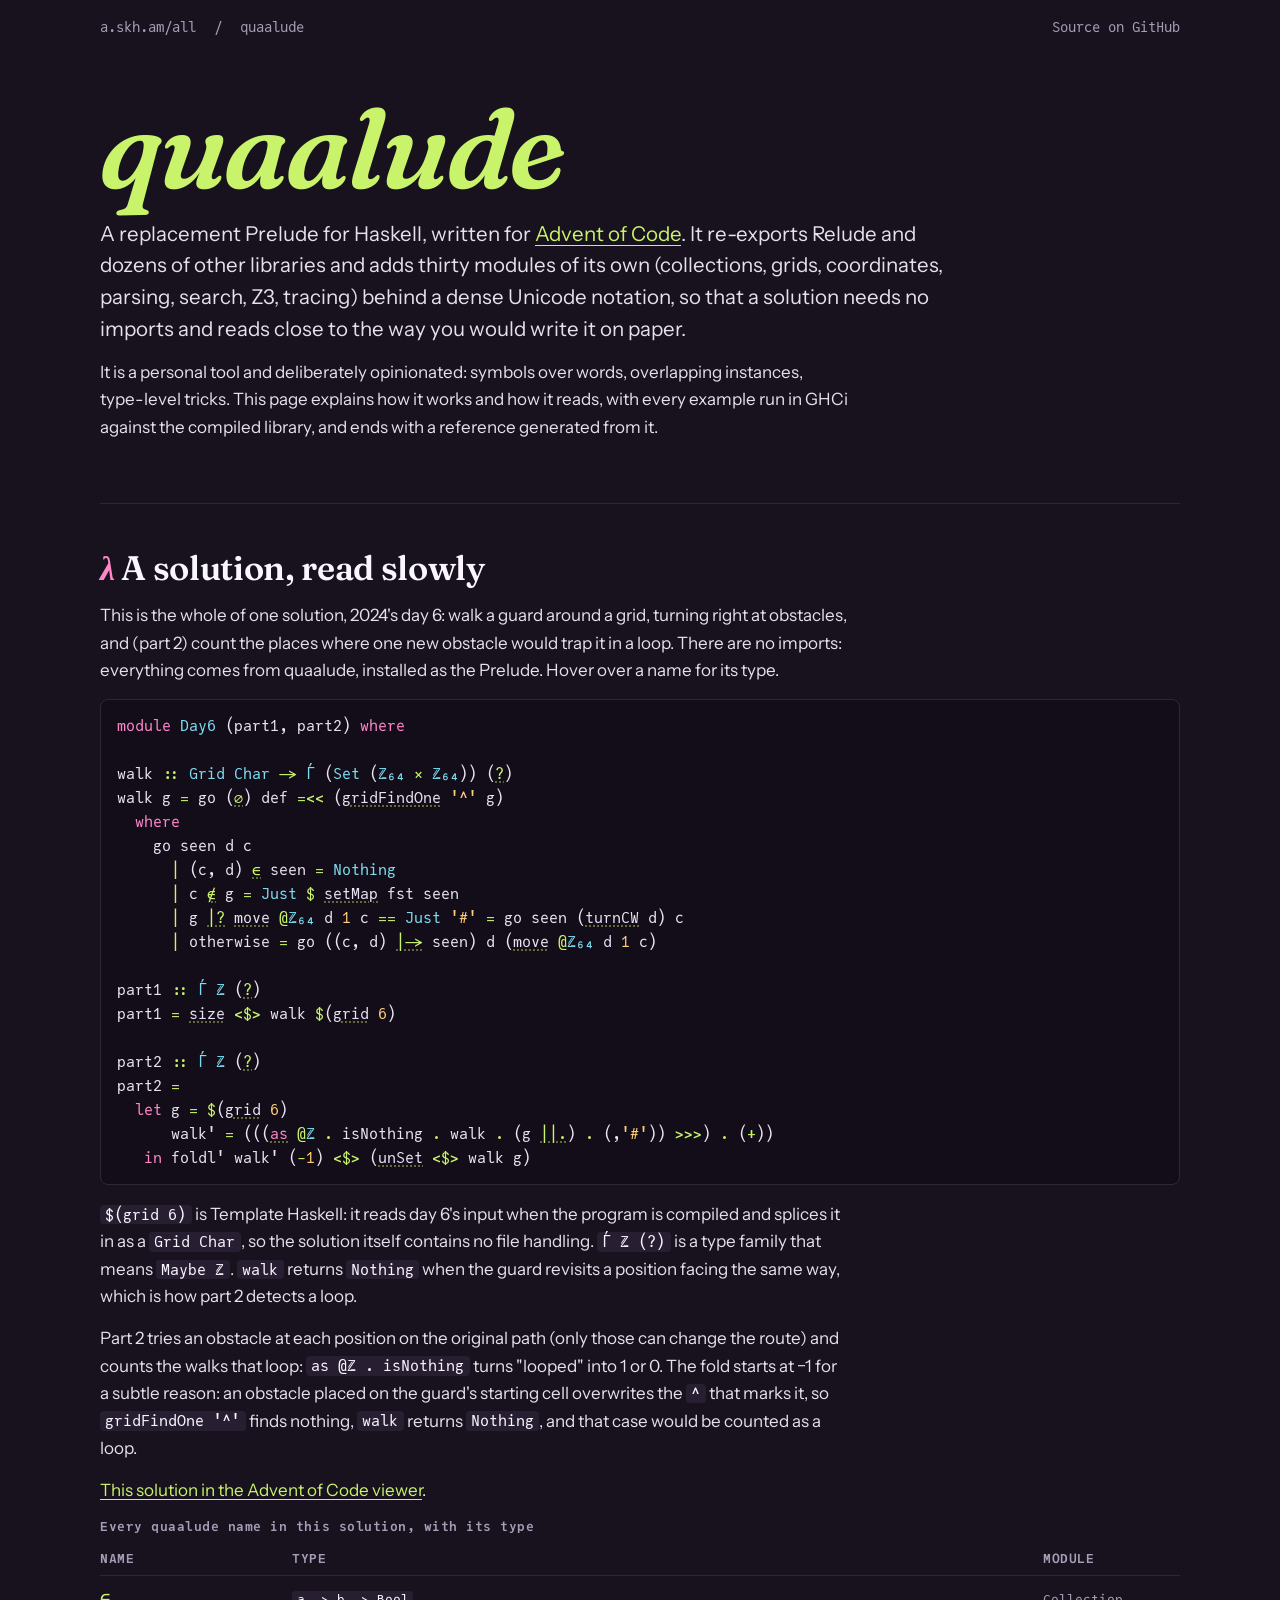
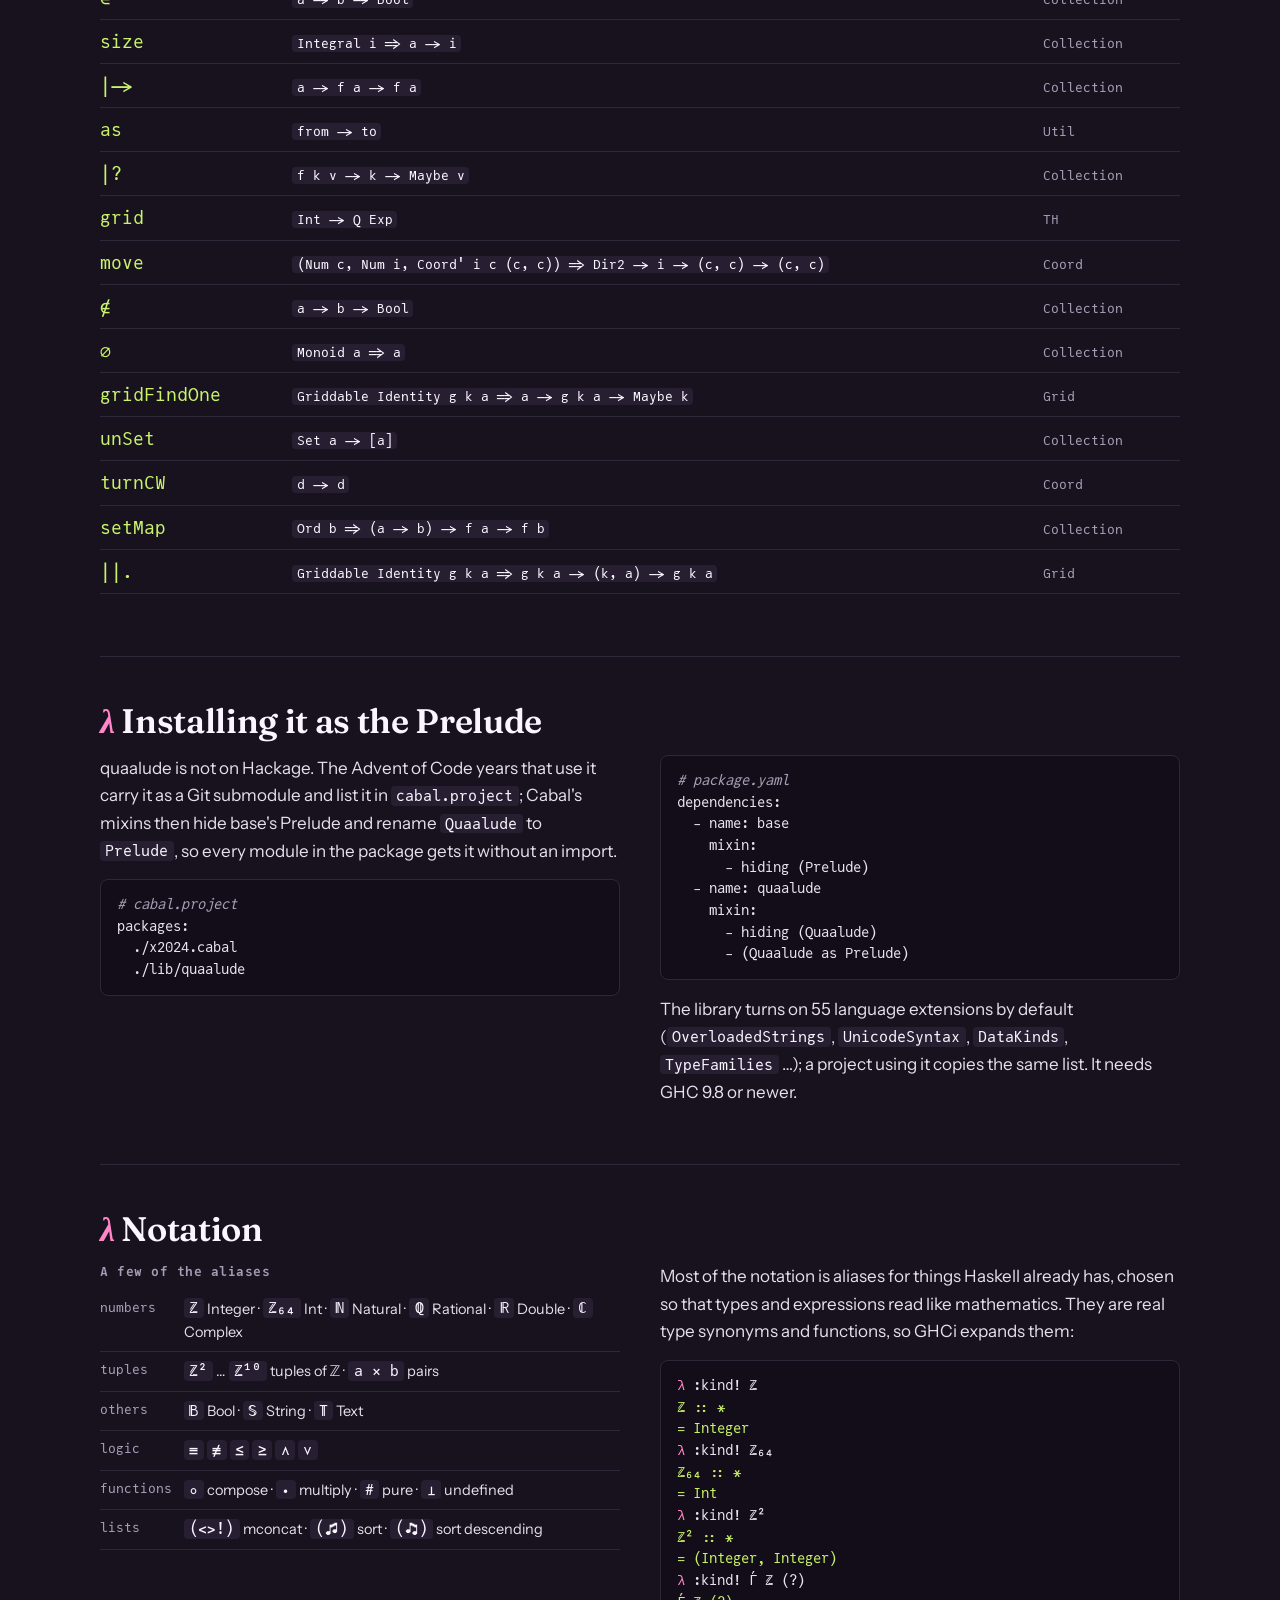
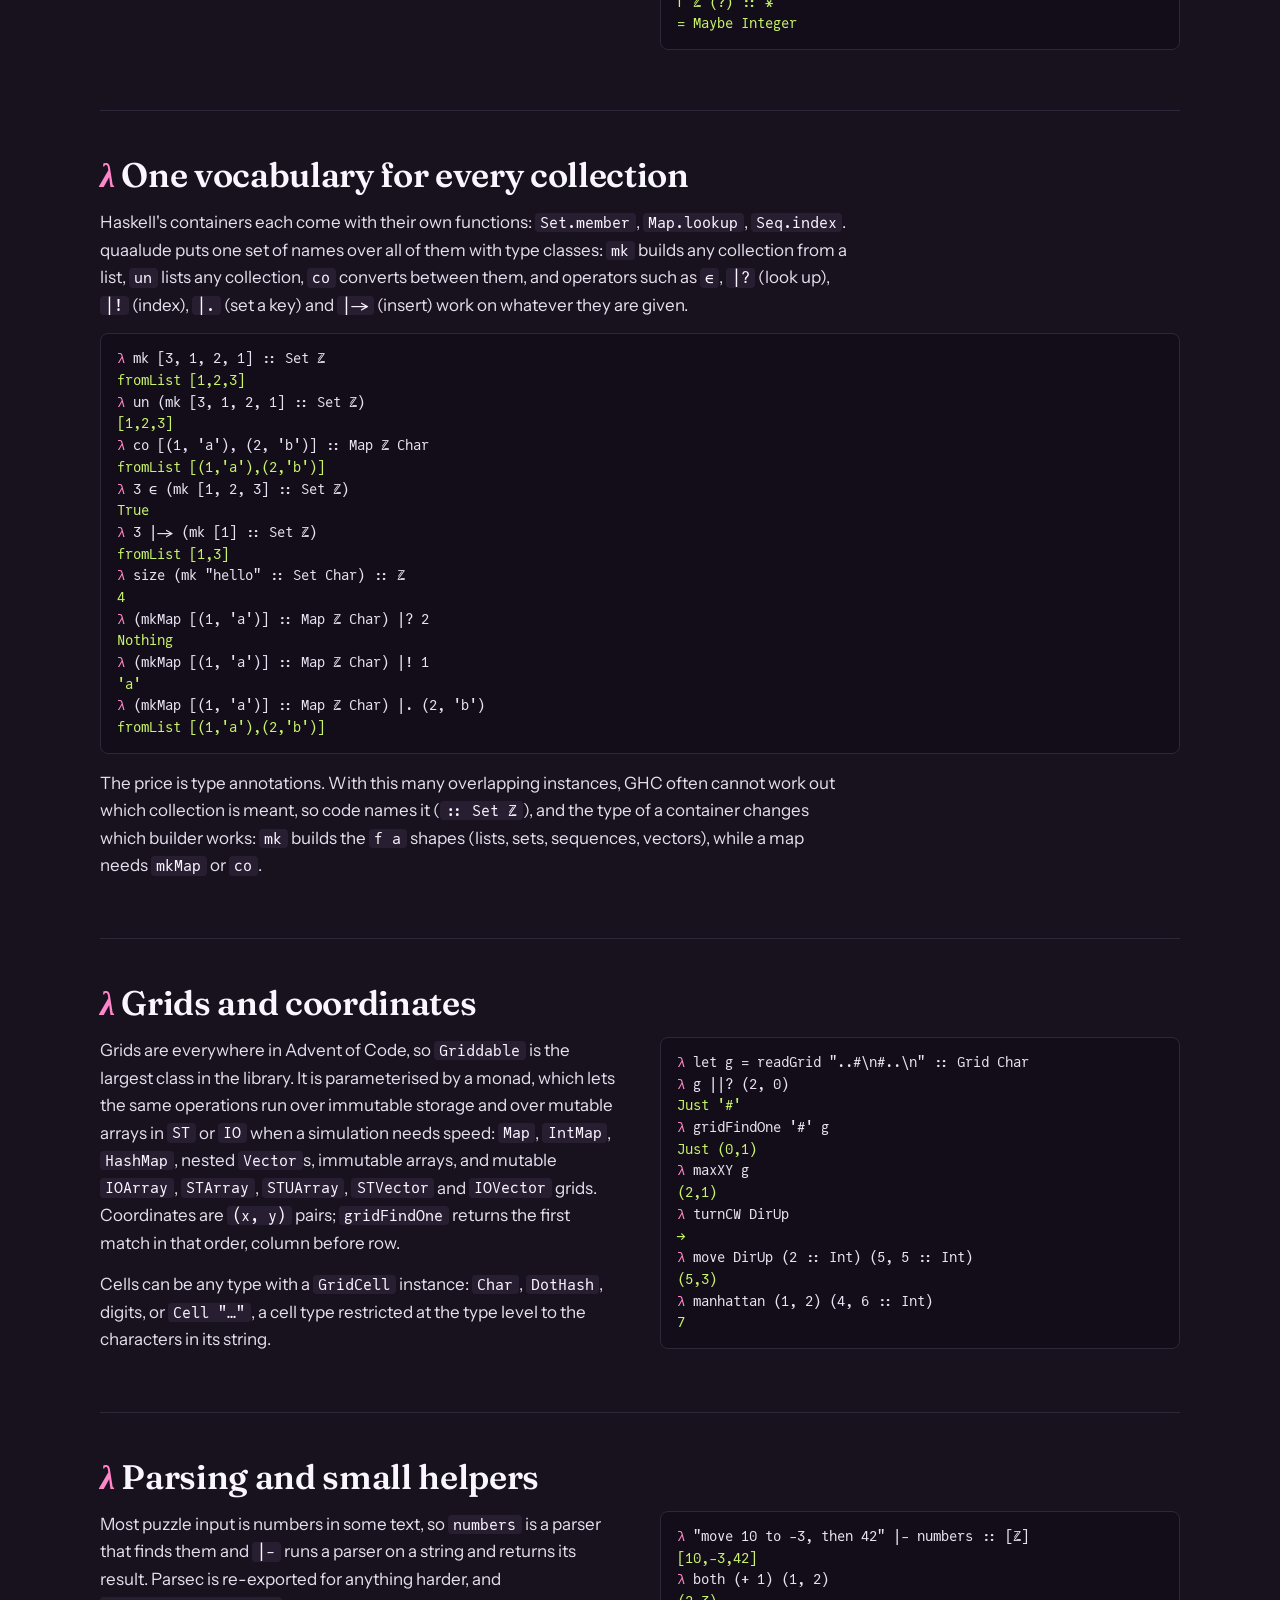
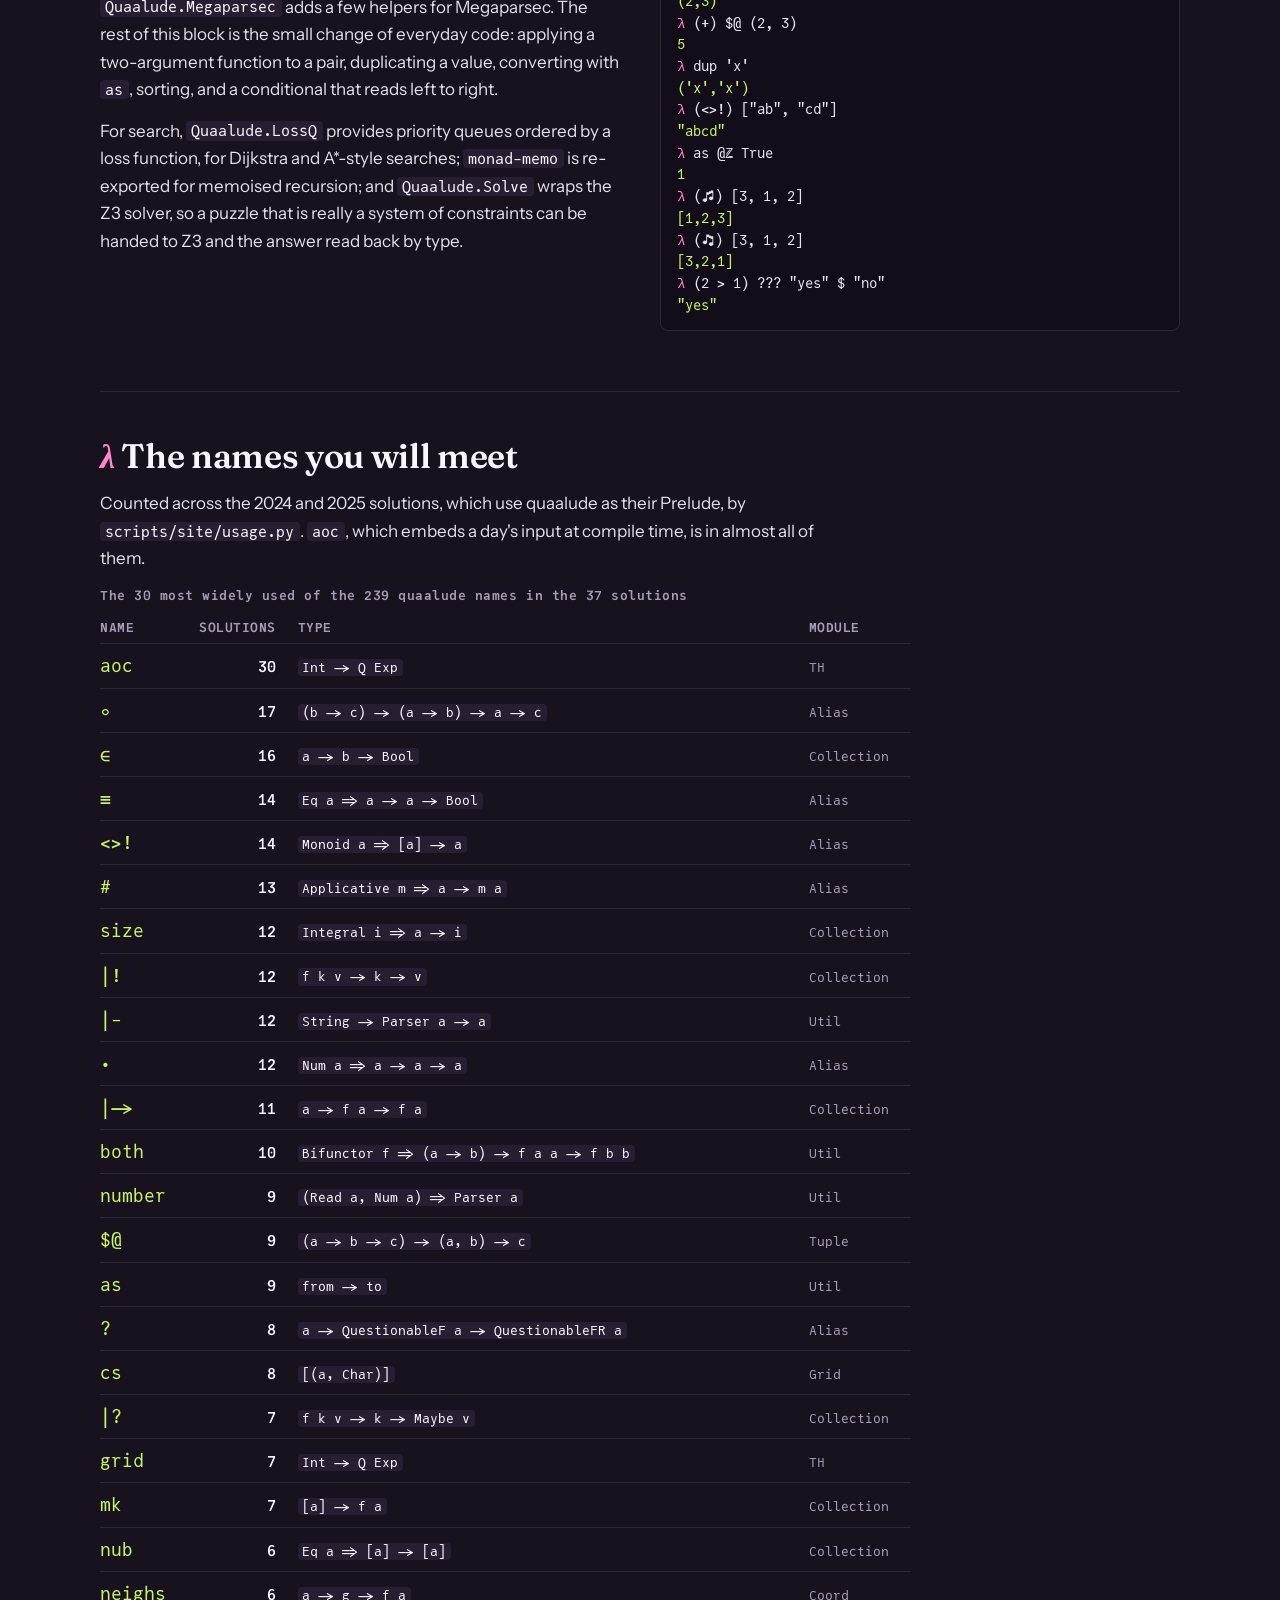
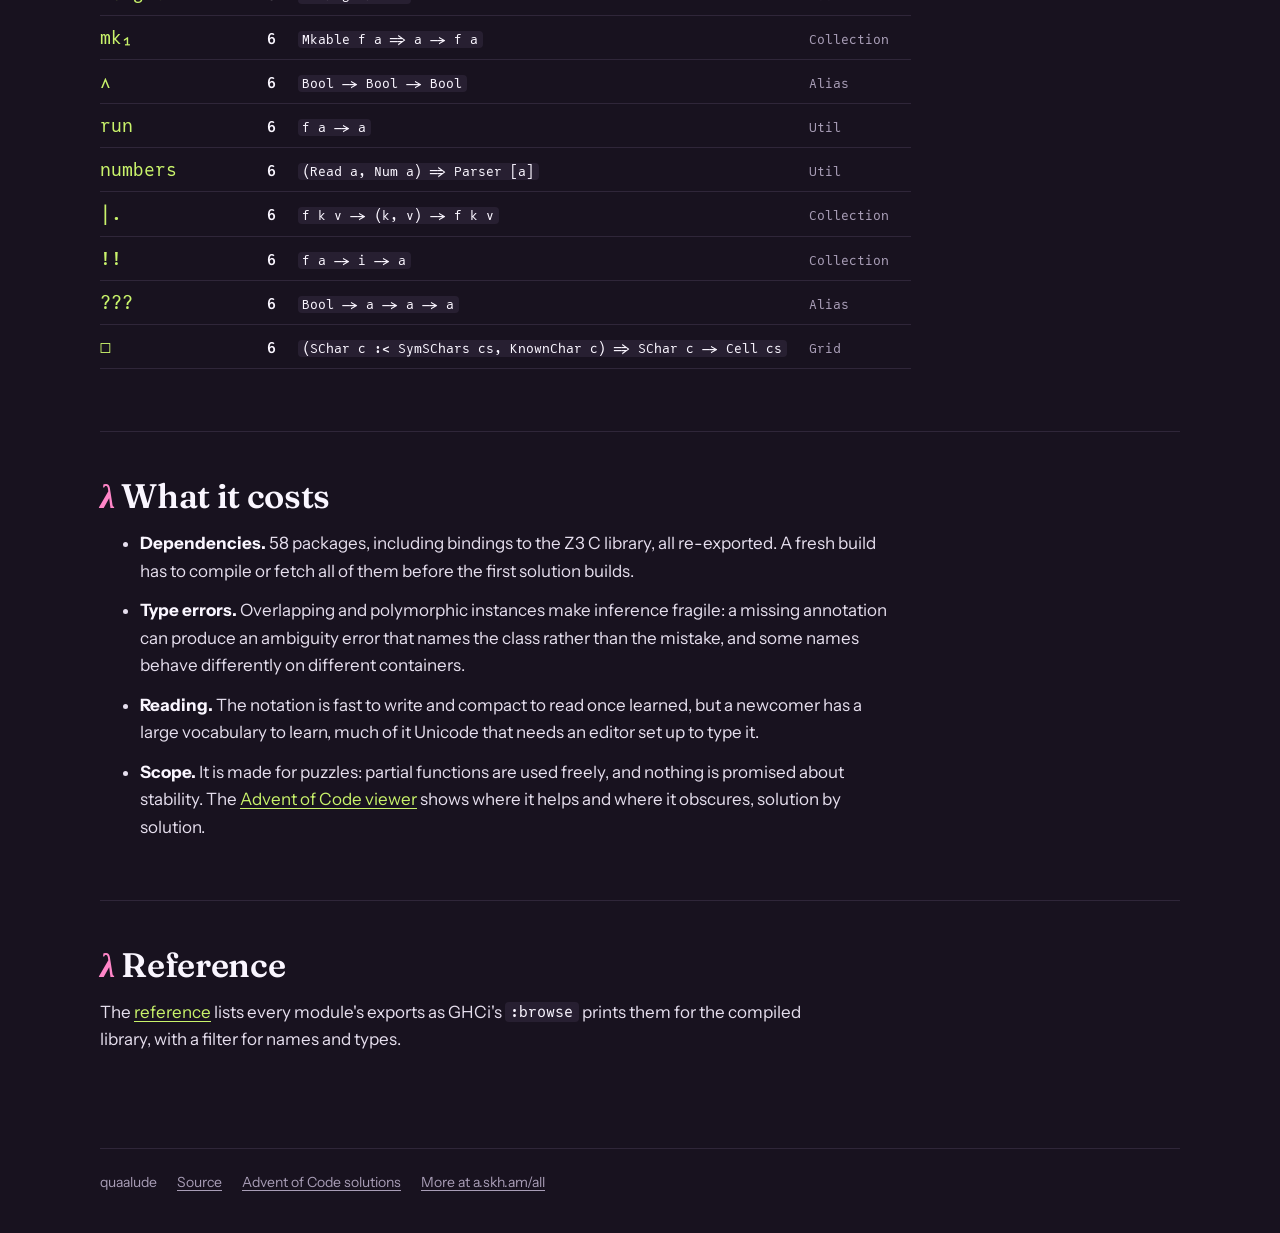
==== index.html @ 9425e72d "Publish quaalude site from 5743b13" ====
<!doctype html>
<html lang="en">
<head>
<meta charset="utf-8">
<meta name="viewport" content="width=device-width,initial-scale=1">
<title>quaalude · a custom Haskell prelude for Advent of Code</title>
<meta name="description" content="quaalude is a replacement Prelude for Haskell, written for Advent of Code: Relude and about sixty libraries plus thirty modules of collections, grids, coordinates, parsing, search and Z3 helpers behind a dense Unicode notation, so a solution needs no imports. A guide with GHCi examples, the names real solutions use most, and a reference generated from the compiled library.">
<meta name="theme-color" content="#18121f">
<meta name="color-scheme" content="dark">
<meta name="a.skh.am:group" content="libraries">
<link rel="icon" href="assets/icon.svg" type="image/svg+xml">
<link rel="stylesheet" href="assets/fonts/fonts.css">
<link rel="stylesheet" href="assets/base.css">
<link rel="stylesheet" href="assets/style.css">
</head>
<body>
<a class="skip" href="#main">Skip to content</a>
<div class="wrap">
<nav class="topbar" aria-label="Site">
  <a href="https://a.skh.am/all/">a.skh.am/all</a><span aria-hidden="true">/</span><span>quaalude</span>
  <a class="src" href="https://github.com/harryaskham/quaalude">Source on GitHub</a>
</nav>

<main id="main">
<header class="intro">
  <h1>quaalude</h1>
  <p class="lede">A replacement Prelude for Haskell, written for <a href="https://a.skh.am/advent/">Advent of Code</a>. It re-exports Relude and dozens of other libraries and adds thirty modules of its own (collections, grids, coordinates, parsing, search, Z3, tracing) behind a dense Unicode notation, so that a solution needs no imports and reads close to the way you would write it on paper.</p>
  <p>It is a personal tool and deliberately opinionated: symbols over words, overlapping instances, type-level tricks. This page explains how it works and how it reads, with every example run in GHCi against the compiled library, and ends with a reference generated from it.</p>
</header>

<section class="part" aria-labelledby="h-read">
  <h2 id="h-read">A solution, read slowly</h2>
  <p>This is the whole of one solution, 2024's day 6: walk a guard around a grid, turning right at obstacles, and (part 2) count the places where one new obstacle would trap it in a loop. There are no imports: everything comes from quaalude, installed as the Prelude. Hover over a name for its type.</p>
  <!-- gen:showcase -->
<pre class="code" tabindex="0"><code><span class="kw">module</span> <span class="ty">Day6</span> (part1, part2) <span class="kw">where</span>

walk <span class="op">::</span> <span class="ty">Grid</span> <span class="ty">Char</span> <span class="op">-&gt;</span> <span class="ty">Ѓ</span> (<span class="ty">Set</span> (<span class="ty">ℤ₆₄</span> <span class="op">×</span> <span class="ty">ℤ₆₄</span>)) (<abbr title="? :: a -&gt; QuestionableF a -&gt; QuestionableFR a   (Alias)"><span class="op">?</span></abbr>)
walk g <span class="op">=</span> go (<abbr title="∅ :: Monoid a =&gt; a   (Collection)"><span class="op">∅</span></abbr>) def <span class="op">=&lt;&lt;</span> (<abbr title="gridFindOne :: Griddable Identity g k a =&gt; a -&gt; g k a -&gt; Maybe k   (Grid)">gridFindOne</abbr> <span class="st">&#x27;^&#x27;</span> g)
  <span class="kw">where</span>
    go seen d c
      <span class="op">|</span> (c, d) <abbr title="∈ :: a -&gt; b -&gt; Bool   (Collection)"><span class="op">∈</span></abbr> seen <span class="op">=</span> <span class="ty">Nothing</span>
      <span class="op">|</span> c <abbr title="∉ :: a -&gt; b -&gt; Bool   (Collection)"><span class="op">∉</span></abbr> g <span class="op">=</span> <span class="ty">Just</span> <span class="op">$</span> <abbr title="setMap :: Ord b =&gt; (a -&gt; b) -&gt; f a -&gt; f b   (Collection)">setMap</abbr> fst seen
      <span class="op">|</span> g <abbr title="|? :: f k v -&gt; k -&gt; Maybe v   (Collection)"><span class="op">|?</span></abbr> <abbr title="move :: (Num c, Num i, Coord&#x27; i c (c, c)) =&gt; Dir2 -&gt; i -&gt; (c, c) -&gt; (c, c)   (Coord)">move</abbr> <span class="op">@</span><span class="ty">ℤ₆₄</span> d <span class="nu">1</span> c <span class="op">==</span> <span class="ty">Just</span> <span class="st">&#x27;#&#x27;</span> <span class="op">=</span> go seen (<abbr title="turnCW :: d -&gt; d   (Coord)">turnCW</abbr> d) c
      <span class="op">|</span> otherwise <span class="op">=</span> go ((c, d) <abbr title="|-&gt; :: a -&gt; f a -&gt; f a   (Collection)"><span class="op">|-&gt;</span></abbr> seen) d (<abbr title="move :: (Num c, Num i, Coord&#x27; i c (c, c)) =&gt; Dir2 -&gt; i -&gt; (c, c) -&gt; (c, c)   (Coord)">move</abbr> <span class="op">@</span><span class="ty">ℤ₆₄</span> d <span class="nu">1</span> c)

part1 <span class="op">::</span> <span class="ty">Ѓ</span> <span class="ty">ℤ</span> (<abbr title="? :: a -&gt; QuestionableF a -&gt; QuestionableFR a   (Alias)"><span class="op">?</span></abbr>)
part1 <span class="op">=</span> <abbr title="size :: Integral i =&gt; a -&gt; i   (Collection)">size</abbr> <span class="op">&lt;$&gt;</span> walk <span class="op">$</span>(<abbr title="grid :: Int -&gt; Q Exp   (TH)">grid</abbr> <span class="nu">6</span>)

part2 <span class="op">::</span> <span class="ty">Ѓ</span> <span class="ty">ℤ</span> (<abbr title="? :: a -&gt; QuestionableF a -&gt; QuestionableFR a   (Alias)"><span class="op">?</span></abbr>)
part2 <span class="op">=</span>
  <span class="kw">let</span> g <span class="op">=</span> <span class="op">$</span>(<abbr title="grid :: Int -&gt; Q Exp   (TH)">grid</abbr> <span class="nu">6</span>)
      walk&#x27; <span class="op">=</span> (((<abbr title="as :: from -&gt; to   (Util)"><span class="kw">as</span></abbr> <span class="op">@</span><span class="ty">ℤ</span> <span class="op">.</span> isNothing <span class="op">.</span> walk <span class="op">.</span> (g <abbr title="||. :: Griddable Identity g k a =&gt; g k a -&gt; (k, a) -&gt; g k a   (Grid)"><span class="op">||.</span></abbr>) <span class="op">.</span> (,<span class="st">&#x27;#&#x27;</span>)) <span class="op">&gt;&gt;&gt;</span>) <span class="op">.</span> (<span class="op">+</span>))
   <span class="kw">in</span> foldl&#x27; walk&#x27; (<span class="op">-</span><span class="nu">1</span>) <span class="op">&lt;$&gt;</span> (<abbr title="unSet :: Set a -&gt; [a]   (Collection)">unSet</abbr> <span class="op">&lt;$&gt;</span> walk g)</code></pre>
<!-- /gen -->
  <div class="cols">
    <div>
      <p><code>$(grid 6)</code> is Template Haskell: it reads day 6's input when the program is compiled and splices it in as a <code>Grid Char</code>, so the solution itself contains no file handling. <code>Ѓ ℤ (?)</code> is a type family that means <code>Maybe ℤ</code>. <code>walk</code> returns <code>Nothing</code> when the guard revisits a position facing the same way, which is how part 2 detects a loop.</p>
      <p>Part 2 tries an obstacle at each position on the original path (only those can change the route) and counts the walks that loop: <code>as @ℤ . isNothing</code> turns "looped" into 1 or 0. The fold starts at −1 for a subtle reason: an obstacle placed on the guard's starting cell overwrites the <code>^</code> that marks it, so <code>gridFindOne '^'</code> finds nothing, <code>walk</code> returns <code>Nothing</code>, and that case would be counted as a loop.</p>
      <p><a href="https://a.skh.am/advent/#/2024/6">This solution in the Advent of Code viewer</a>.</p>
    </div>
  </div>
  <div class="table-wrap">
      <!-- gen:glossary -->
<table class="gloss"><caption>Every quaalude name in this solution, with its type</caption>
<thead><tr><th scope="col">Name</th><th scope="col">Type</th><th scope="col">Module</th></tr></thead>
<tbody>
<tr><td><code class="sym">∈</code></td><td><code>a -&gt; b -&gt; Bool</code></td><td class="mod">Collection</td></tr>
<tr><td><code class="sym">size</code></td><td><code>Integral i =&gt; a -&gt; i</code></td><td class="mod">Collection</td></tr>
<tr><td><code class="sym">|-&gt;</code></td><td><code>a -&gt; f a -&gt; f a</code></td><td class="mod">Collection</td></tr>
<tr><td><code class="sym">as</code></td><td><code>from -&gt; to</code></td><td class="mod">Util</td></tr>
<tr><td><code class="sym">|?</code></td><td><code>f k v -&gt; k -&gt; Maybe v</code></td><td class="mod">Collection</td></tr>
<tr><td><code class="sym">grid</code></td><td><code>Int -&gt; Q Exp</code></td><td class="mod">TH</td></tr>
<tr><td><code class="sym">move</code></td><td><code>(Num c, Num i, Coord&#x27; i c (c, c)) =&gt; Dir2 -&gt; i -&gt; (c, c) -&gt; (c, c)</code></td><td class="mod">Coord</td></tr>
<tr><td><code class="sym">∉</code></td><td><code>a -&gt; b -&gt; Bool</code></td><td class="mod">Collection</td></tr>
<tr><td><code class="sym">∅</code></td><td><code>Monoid a =&gt; a</code></td><td class="mod">Collection</td></tr>
<tr><td><code class="sym">gridFindOne</code></td><td><code>Griddable Identity g k a =&gt; a -&gt; g k a -&gt; Maybe k</code></td><td class="mod">Grid</td></tr>
<tr><td><code class="sym">unSet</code></td><td><code>Set a -&gt; [a]</code></td><td class="mod">Collection</td></tr>
<tr><td><code class="sym">turnCW</code></td><td><code>d -&gt; d</code></td><td class="mod">Coord</td></tr>
<tr><td><code class="sym">setMap</code></td><td><code>Ord b =&gt; (a -&gt; b) -&gt; f a -&gt; f b</code></td><td class="mod">Collection</td></tr>
<tr><td><code class="sym">||.</code></td><td><code>Griddable Identity g k a =&gt; g k a -&gt; (k, a) -&gt; g k a</code></td><td class="mod">Grid</td></tr>
</tbody></table>
<!-- /gen -->
  </div>
</section>

<section class="part" aria-labelledby="h-setup">
  <h2 id="h-setup">Installing it as the Prelude</h2>
  <div class="cols">
    <div>
      <p>quaalude is not on Hackage. The Advent of Code years that use it carry it as a Git submodule and list it in <code>cabal.project</code>; Cabal's mixins then hide base's Prelude and rename <code>Quaalude</code> to <code>Prelude</code>, so every module in the package gets it without an import.</p>
<pre tabindex="0"><code><span class="c"># cabal.project</span>
packages:
  ./x2024.cabal
  ./lib/quaalude</code></pre>
    </div>
    <div>
<pre tabindex="0"><code><span class="c"># package.yaml</span>
dependencies:
  - name: base
    mixin:
      - hiding (Prelude)
  - name: quaalude
    mixin:
      - hiding (Quaalude)
      - (Quaalude as Prelude)</code></pre>
      <p>The library turns on 55 language extensions by default (<code>OverloadedStrings</code>, <code>UnicodeSyntax</code>, <code>DataKinds</code>, <code>TypeFamilies</code> …); a project using it copies the same list. It needs GHC 9.8 or newer.</p>
    </div>
  </div>
</section>

<section class="part" aria-labelledby="h-notation">
  <h2 id="h-notation">Notation</h2>
  <div class="cols">
    <div class="table-wrap">
      <table class="notation">
        <caption>A few of the aliases</caption>
        <tbody>
          <tr><th scope="row">numbers</th><td><code>ℤ</code> Integer · <code>ℤ₆₄</code> Int · <code>ℕ</code> Natural · <code>ℚ</code> Rational · <code>ℝ</code> Double · <code>ℂ</code> Complex</td></tr>
          <tr><th scope="row">tuples</th><td><code>ℤ²</code> … <code>ℤ¹⁰</code> tuples of ℤ · <code>a × b</code> pairs</td></tr>
          <tr><th scope="row">others</th><td><code>𝔹</code> Bool · <code>𝕊</code> String · <code>𝕋</code> Text</td></tr>
          <tr><th scope="row">logic</th><td><code>≡</code> <code>≢</code> <code>≤</code> <code>≥</code> <code>∧</code> <code>∨</code></td></tr>
          <tr><th scope="row">functions</th><td><code>∘</code> compose · <code>⋅</code> multiply · <code>#</code> pure · <code>⊥</code> undefined</td></tr>
          <tr><th scope="row">lists</th><td><code>(<>!)</code> mconcat · <code>(🎜)</code> sort · <code>(🎝)</code> sort descending</td></tr>
        </tbody>
      </table>
      </div>
    <div>
      <p>Most of the notation is aliases for things Haskell already has, chosen so that types and expressions read like mathematics. They are real type synonyms and functions, so GHCi expands them:</p>
      <!-- gen:ghci-notation -->
<pre class="ghci" tabindex="0" aria-label="GHCi session"><code><span class="p">λ</span> :kind! ℤ
<span class="o">ℤ :: *
= Integer</span>
<span class="p">λ</span> :kind! ℤ₆₄
<span class="o">ℤ₆₄ :: *
= Int</span>
<span class="p">λ</span> :kind! ℤ²
<span class="o">ℤ² :: *
= (Integer, Integer)</span>
<span class="p">λ</span> :kind! Ѓ ℤ (?)
<span class="o">Ѓ ℤ (?) :: *
= Maybe Integer</span></code></pre>
<!-- /gen -->
    </div>
  </div>
</section>

<section class="part" aria-labelledby="h-coll">
  <h2 id="h-coll">One vocabulary for every collection</h2>
  <p>Haskell's containers each come with their own functions: <code>Set.member</code>, <code>Map.lookup</code>, <code>Seq.index</code>. quaalude puts one set of names over all of them with type classes: <code>mk</code> builds any collection from a list, <code>un</code> lists any collection, <code>co</code> converts between them, and operators such as <code>∈</code>, <code>|?</code> (look up), <code>|!</code> (index), <code>|.</code> (set a key) and <code>|-&gt;</code> (insert) work on whatever they are given.</p>
  <!-- gen:ghci-collections -->
<pre class="ghci" tabindex="0" aria-label="GHCi session"><code><span class="p">λ</span> mk [3, 1, 2, 1] :: Set ℤ
<span class="o">fromList [1,2,3]</span>
<span class="p">λ</span> un (mk [3, 1, 2, 1] :: Set ℤ)
<span class="o">[1,2,3]</span>
<span class="p">λ</span> co [(1, &#x27;a&#x27;), (2, &#x27;b&#x27;)] :: Map ℤ Char
<span class="o">fromList [(1,&#x27;a&#x27;),(2,&#x27;b&#x27;)]</span>
<span class="p">λ</span> 3 ∈ (mk [1, 2, 3] :: Set ℤ)
<span class="o">True</span>
<span class="p">λ</span> 3 |-&gt; (mk [1] :: Set ℤ)
<span class="o">fromList [1,3]</span>
<span class="p">λ</span> size (mk &quot;hello&quot; :: Set Char) :: ℤ
<span class="o">4</span>
<span class="p">λ</span> (mkMap [(1, &#x27;a&#x27;)] :: Map ℤ Char) |? 2
<span class="o">Nothing</span>
<span class="p">λ</span> (mkMap [(1, &#x27;a&#x27;)] :: Map ℤ Char) |! 1
<span class="o">&#x27;a&#x27;</span>
<span class="p">λ</span> (mkMap [(1, &#x27;a&#x27;)] :: Map ℤ Char) |. (2, &#x27;b&#x27;)
<span class="o">fromList [(1,&#x27;a&#x27;),(2,&#x27;b&#x27;)]</span></code></pre>
<!-- /gen -->
  <p>The price is type annotations. With this many overlapping instances, GHC often cannot work out which collection is meant, so code names it (<code>:: Set ℤ</code>), and the type of a container changes which builder works: <code>mk</code> builds the <code>f a</code> shapes (lists, sets, sequences, vectors), while a map needs <code>mkMap</code> or <code>co</code>.</p>
</section>

<section class="part" aria-labelledby="h-grid">
  <h2 id="h-grid">Grids and coordinates</h2>
  <div class="cols">
    <div>
      <p>Grids are everywhere in Advent of Code, so <code>Griddable</code> is the largest class in the library. It is parameterised by a monad, which lets the same operations run over immutable storage and over mutable arrays in <code>ST</code> or <code>IO</code> when a simulation needs speed: <code>Map</code>, <code>IntMap</code>, <code>HashMap</code>, nested <code>Vector</code>s, immutable arrays, and mutable <code>IOArray</code>, <code>STArray</code>, <code>STUArray</code>, <code>STVector</code> and <code>IOVector</code> grids. Coordinates are <code>(x, y)</code> pairs; <code>gridFindOne</code> returns the first match in that order, column before row.</p>
      <p>Cells can be any type with a <code>GridCell</code> instance: <code>Char</code>, <code>DotHash</code>, digits, or <code>Cell "…"</code>, a cell type restricted at the type level to the characters in its string.</p>
    </div>
    <div>
      <!-- gen:ghci-grid -->
<pre class="ghci" tabindex="0" aria-label="GHCi session"><code><span class="p">λ</span> let g = readGrid &quot;..#\n#..\n&quot; :: Grid Char
<span class="p">λ</span> g ||? (2, 0)
<span class="o">Just &#x27;#&#x27;</span>
<span class="p">λ</span> gridFindOne &#x27;#&#x27; g
<span class="o">Just (0,1)</span>
<span class="p">λ</span> maxXY g
<span class="o">(2,1)</span>
<span class="p">λ</span> turnCW DirUp
<span class="o">→</span>
<span class="p">λ</span> move DirUp (2 :: Int) (5, 5 :: Int)
<span class="o">(5,3)</span>
<span class="p">λ</span> manhattan (1, 2) (4, 6 :: Int)
<span class="o">7</span></code></pre>
<!-- /gen -->
    </div>
  </div>
</section>

<section class="part" aria-labelledby="h-small">
  <h2 id="h-small">Parsing and small helpers</h2>
  <div class="cols">
    <div>
      <p>Most puzzle input is numbers in some text, so <code>numbers</code> is a parser that finds them and <code>|-</code> runs a parser on a string and returns its result. Parsec is re-exported for anything harder, and <code>Quaalude.Megaparsec</code> adds a few helpers for Megaparsec. The rest of this block is the small change of everyday code: applying a two-argument function to a pair, duplicating a value, converting with <code>as</code>, sorting, and a conditional that reads left to right.</p>
      <p>For search, <code>Quaalude.LossQ</code> provides priority queues ordered by a loss function, for Dijkstra and A*-style searches; <code>monad-memo</code> is re-exported for memoised recursion; and <code>Quaalude.Solve</code> wraps the Z3 solver, so a puzzle that is really a system of constraints can be handed to Z3 and the answer read back by type.</p>
    </div>
    <div>
      <!-- gen:ghci-small -->
<pre class="ghci" tabindex="0" aria-label="GHCi session"><code><span class="p">λ</span> &quot;move 10 to -3, then 42&quot; |- numbers :: [ℤ]
<span class="o">[10,-3,42]</span>
<span class="p">λ</span> both (+ 1) (1, 2)
<span class="o">(2,3)</span>
<span class="p">λ</span> (+) $@ (2, 3)
<span class="o">5</span>
<span class="p">λ</span> dup &#x27;x&#x27;
<span class="o">(&#x27;x&#x27;,&#x27;x&#x27;)</span>
<span class="p">λ</span> (&lt;&gt;!) [&quot;ab&quot;, &quot;cd&quot;]
<span class="o">&quot;abcd&quot;</span>
<span class="p">λ</span> as @ℤ True
<span class="o">1</span>
<span class="p">λ</span> (🎜) [3, 1, 2]
<span class="o">[1,2,3]</span>
<span class="p">λ</span> (🎝) [3, 1, 2]
<span class="o">[3,2,1]</span>
<span class="p">λ</span> (2 &gt; 1) ??? &quot;yes&quot; $ &quot;no&quot;
<span class="o">&quot;yes&quot;</span></code></pre>
<!-- /gen -->
    </div>
  </div>
</section>

<section class="part" aria-labelledby="h-usage">
  <h2 id="h-usage">The names you will meet</h2>
  <p>Counted across the 2024 and 2025 solutions, which use quaalude as their Prelude, by <code>scripts/site/usage.py</code>. <code>aoc</code>, which embeds a day's input at compile time, is in almost all of them.</p>
  <div class="table-wrap" tabindex="0">
    <!-- gen:usage -->
<table class="usage"><caption>The 30 most widely used of the 239 quaalude names in the 37 solutions</caption>
<thead><tr><th scope="col">Name</th><th scope="col" class="num">Solutions</th><th scope="col">Type</th><th scope="col">Module</th></tr></thead>
<tbody>
<tr><td><code class="sym">aoc</code></td><td class="num">30</td><td><code>Int -&gt; Q Exp</code></td><td class="mod">TH</td></tr>
<tr><td><code class="sym">∘</code></td><td class="num">17</td><td><code>(b -&gt; c) -&gt; (a -&gt; b) -&gt; a -&gt; c</code></td><td class="mod">Alias</td></tr>
<tr><td><code class="sym">∈</code></td><td class="num">16</td><td><code>a -&gt; b -&gt; Bool</code></td><td class="mod">Collection</td></tr>
<tr><td><code class="sym">≡</code></td><td class="num">14</td><td><code>Eq a =&gt; a -&gt; a -&gt; Bool</code></td><td class="mod">Alias</td></tr>
<tr><td><code class="sym">&lt;&gt;!</code></td><td class="num">14</td><td><code>Monoid a =&gt; [a] -&gt; a</code></td><td class="mod">Alias</td></tr>
<tr><td><code class="sym">#</code></td><td class="num">13</td><td><code>Applicative m =&gt; a -&gt; m a</code></td><td class="mod">Alias</td></tr>
<tr><td><code class="sym">size</code></td><td class="num">12</td><td><code>Integral i =&gt; a -&gt; i</code></td><td class="mod">Collection</td></tr>
<tr><td><code class="sym">|!</code></td><td class="num">12</td><td><code>f k v -&gt; k -&gt; v</code></td><td class="mod">Collection</td></tr>
<tr><td><code class="sym">|-</code></td><td class="num">12</td><td><code>String -&gt; Parser a -&gt; a</code></td><td class="mod">Util</td></tr>
<tr><td><code class="sym">⋅</code></td><td class="num">12</td><td><code>Num a =&gt; a -&gt; a -&gt; a</code></td><td class="mod">Alias</td></tr>
<tr><td><code class="sym">|-&gt;</code></td><td class="num">11</td><td><code>a -&gt; f a -&gt; f a</code></td><td class="mod">Collection</td></tr>
<tr><td><code class="sym">both</code></td><td class="num">10</td><td><code>Bifunctor f =&gt; (a -&gt; b) -&gt; f a a -&gt; f b b</code></td><td class="mod">Util</td></tr>
<tr><td><code class="sym">number</code></td><td class="num">9</td><td><code>(Read a, Num a) =&gt; Parser a</code></td><td class="mod">Util</td></tr>
<tr><td><code class="sym">$@</code></td><td class="num">9</td><td><code>(a -&gt; b -&gt; c) -&gt; (a, b) -&gt; c</code></td><td class="mod">Tuple</td></tr>
<tr><td><code class="sym">as</code></td><td class="num">9</td><td><code>from -&gt; to</code></td><td class="mod">Util</td></tr>
<tr><td><code class="sym">?</code></td><td class="num">8</td><td><code>a -&gt; QuestionableF a -&gt; QuestionableFR a</code></td><td class="mod">Alias</td></tr>
<tr><td><code class="sym">cs</code></td><td class="num">8</td><td><code>[(a, Char)]</code></td><td class="mod">Grid</td></tr>
<tr><td><code class="sym">|?</code></td><td class="num">7</td><td><code>f k v -&gt; k -&gt; Maybe v</code></td><td class="mod">Collection</td></tr>
<tr><td><code class="sym">grid</code></td><td class="num">7</td><td><code>Int -&gt; Q Exp</code></td><td class="mod">TH</td></tr>
<tr><td><code class="sym">mk</code></td><td class="num">7</td><td><code>[a] -&gt; f a</code></td><td class="mod">Collection</td></tr>
<tr><td><code class="sym">nub</code></td><td class="num">6</td><td><code>Eq a =&gt; [a] -&gt; [a]</code></td><td class="mod">Collection</td></tr>
<tr><td><code class="sym">neighs</code></td><td class="num">6</td><td><code>a -&gt; g -&gt; f a</code></td><td class="mod">Coord</td></tr>
<tr><td><code class="sym">mk₁</code></td><td class="num">6</td><td><code>Mkable f a =&gt; a -&gt; f a</code></td><td class="mod">Collection</td></tr>
<tr><td><code class="sym">∧</code></td><td class="num">6</td><td><code>Bool -&gt; Bool -&gt; Bool</code></td><td class="mod">Alias</td></tr>
<tr><td><code class="sym">run</code></td><td class="num">6</td><td><code>f a -&gt; a</code></td><td class="mod">Util</td></tr>
<tr><td><code class="sym">numbers</code></td><td class="num">6</td><td><code>(Read a, Num a) =&gt; Parser [a]</code></td><td class="mod">Util</td></tr>
<tr><td><code class="sym">|.</code></td><td class="num">6</td><td><code>f k v -&gt; (k, v) -&gt; f k v</code></td><td class="mod">Collection</td></tr>
<tr><td><code class="sym">!!</code></td><td class="num">6</td><td><code>f a -&gt; i -&gt; a</code></td><td class="mod">Collection</td></tr>
<tr><td><code class="sym">???</code></td><td class="num">6</td><td><code>Bool -&gt; a -&gt; a -&gt; a</code></td><td class="mod">Alias</td></tr>
<tr><td><code class="sym">□</code></td><td class="num">6</td><td><code>(SChar c :&lt; SymSChars cs, KnownChar c) =&gt; SChar c -&gt; Cell cs</code></td><td class="mod">Grid</td></tr>
</tbody></table>
<!-- /gen -->
  </div>
</section>

<section class="part" aria-labelledby="h-cost">
  <h2 id="h-cost">What it costs</h2>
  <ul class="costs">
    <li><b>Dependencies.</b> 58 packages, including bindings to the Z3 C library, all re-exported. A fresh build has to compile or fetch all of them before the first solution builds.</li>
    <li><b>Type errors.</b> Overlapping and polymorphic instances make inference fragile: a missing annotation can produce an ambiguity error that names the class rather than the mistake, and some names behave differently on different containers.</li>
    <li><b>Reading.</b> The notation is fast to write and compact to read once learned, but a newcomer has a large vocabulary to learn, much of it Unicode that needs an editor set up to type it.</li>
    <li><b>Scope.</b> It is made for puzzles: partial functions are used freely, and nothing is promised about stability. The <a href="https://a.skh.am/advent/">Advent of Code viewer</a> shows where it helps and where it obscures, solution by solution.</li>
  </ul>
</section>

<section class="part" aria-labelledby="h-ref">
  <h2 id="h-ref">Reference</h2>
  <p>The <a href="reference/">reference</a> lists every module's exports as GHCi's <code>:browse</code> prints them for the compiled library, with a filter for names and types.</p>
</section>
</main>

<footer class="foot">
  <span>quaalude</span>
  <a href="https://github.com/harryaskham/quaalude">Source</a>
  <a href="https://a.skh.am/advent/">Advent of Code solutions</a>
  <a href="https://a.skh.am/all/">More at a.skh.am/all</a>
</footer>
</div>
<script src="assets/site.js" defer></script>
</body>
</html>
---- assets/fonts/fonts.css ----
@font-face{font-family:"Fraunces";src:url("fraunces-latin-wght-normal.woff2") format("woff2");font-weight:100 900;font-style:normal;font-display:swap}
@font-face{font-family:"Fraunces";src:url("fraunces-latin-wght-italic.woff2") format("woff2");font-weight:100 900;font-style:italic;font-display:swap}
@font-face{font-family:"Instrument Sans";src:url("instrument-sans-latin-wght-normal.woff2") format("woff2");font-weight:400 700;font-style:normal;font-display:swap}
@font-face{font-family:"JuliaMono";src:url("juliamono-regular.woff2") format("woff2");font-weight:400;font-style:normal;font-display:swap}
@font-face{font-family:"JuliaMono";src:url("juliamono-bold.woff2") format("woff2");font-weight:700;font-style:normal;font-display:swap}
---- assets/base.css ----
/* Shared structure for small project sites. A page's own stylesheet sets the palette, fonts and
   motif through these custom properties; nothing here chooses an identity. Drawings (svg.dg) carry
   no colours: every stroke and fill is a class resolved below from --k-* roles. */

:root {
  --page-bg: #f7f5ef; --page-text: #22242a; --page-muted: #5d6170; --page-line: #dcd8cc;
  --page-accent: #3d5a99; --strong: #121318; --surface: #fffdf8; --raise: #efece3;
  --code-bg: #efece3; --code-text: #23262f;
  --page-ui: system-ui, sans-serif; --display: var(--page-ui); --mono: ui-monospace, monospace;
  --k-ink: var(--page-text); --k-accent: var(--page-accent); --k-a: #a35d1d; --k-b: #2f6f8f; --k-c: #6a4fa0;
  --k-d: #a8457a; --k-ok: #2f7d4a; --k-warn: #9a6b0c; --k-err: #b4321f; --k-muted: #8d8f99; --k-file: #6b6e78;
  --measure: 68ch; --wide: 1080px;
}

*, *::before, *::after { box-sizing: border-box; }
html { -webkit-text-size-adjust: 100%; scroll-padding-top: 16px; }
body { margin: 0; background: var(--page-bg); color: var(--page-text); font: 400 17px/1.62 var(--page-ui);
  text-rendering: optimizeLegibility; -webkit-font-smoothing: antialiased; }
img, svg { max-width: 100%; height: auto; }
a { color: var(--page-accent); text-underline-offset: 0.18em; text-decoration-thickness: 1px; }
a:hover { text-decoration-thickness: 2px; }
:focus-visible { outline: 2px solid var(--page-accent); outline-offset: 2px; border-radius: 2px; }
::selection { background: color-mix(in srgb, var(--page-accent) 24%, transparent); }

.skip { position: absolute; left: 12px; top: -60px; z-index: 10; padding: 8px 14px; background: var(--strong);
  color: var(--page-bg); border-radius: 6px; text-decoration: none; }
.skip:focus { top: 12px; }

.wrap { width: min(var(--wide), 100% - 40px); margin-inline: auto; }
.topbar { display: flex; align-items: baseline; gap: 18px; flex-wrap: wrap; padding: 18px 0 0; font: 500 14px/1.4 var(--mono);
  color: var(--page-muted); }
.topbar a { color: inherit; text-decoration: none; }
.topbar a:hover { color: var(--page-accent); }
.topbar .src { margin-left: auto; }

h1, h2, h3 { font-family: var(--display); color: var(--strong); line-height: 1.15; margin: 0; text-wrap: balance; }
h1 { font-size: clamp(34px, 5vw, 56px); font-weight: 700; letter-spacing: -0.02em; }
h2 { font-size: clamp(26px, 3vw, 34px); font-weight: 650; letter-spacing: -0.01em; margin-bottom: 14px; }
h3 { font-size: 19px; font-weight: 650; margin: 26px 0 8px; }
p, ul, ol { margin: 0 0 14px; }
p, li { max-width: var(--measure); }
.lede { font-size: clamp(18px, 1.6vw, 21px); line-height: 1.55; color: var(--page-text); max-width: 62ch; }
.muted { color: var(--page-muted); }
.note { font-size: 14.5px; color: var(--page-muted); }

header.intro { padding: clamp(32px, 6vh, 64px) 0 12px; }
header.intro h1 + p { margin-top: 14px; }
section.part { padding: clamp(28px, 5vh, 52px) 0 8px; border-top: 1px solid var(--page-line); margin-top: clamp(24px, 4vh, 40px); }
.cols { display: grid; grid-template-columns: repeat(auto-fit, minmax(min(100%, 320px), 1fr)); gap: 12px 40px; align-items: start; }
.cols > * { min-width: 0; }

code, kbd, samp { font-family: var(--mono); font-size: 0.88em; }
:not(pre) > code { background: var(--code-bg); color: var(--code-text); padding: 0.08em 0.36em; border-radius: 4px; }
pre { margin: 0 0 16px; padding: 14px 16px; overflow-x: auto; background: var(--code-bg); color: var(--code-text);
  border-radius: 8px; font: 14px/1.55 var(--mono); tab-size: 2; }
pre code { font-size: inherit; }
pre .c { color: var(--page-muted); font-style: italic; }
pre .p::before { content: "$ "; color: var(--page-muted); user-select: none; }
pre .o { color: var(--page-muted); }
pre .e { color: var(--k-err); }
pre .k { color: var(--page-accent); font-weight: 600; }

.table-wrap { overflow-x: auto; margin: 0 0 18px; }
table { border-collapse: collapse; width: 100%; font-size: 15px; }
caption { text-align: left; font: 600 13px/1.4 var(--mono); letter-spacing: 0.04em; color: var(--page-muted); padding: 0 0 8px; }
th, td { text-align: left; vertical-align: top; padding: 7px 12px 7px 0; border-bottom: 1px solid var(--page-line); }
thead th { font: 600 12.5px/1.3 var(--mono); letter-spacing: 0.04em; color: var(--page-muted); text-transform: uppercase; }
td code, th code { white-space: nowrap; }

figure { margin: 20px 0 22px; }
.fig { overflow-x: auto; }
.fig svg.dg { display: block; min-width: 640px; width: 100%; height: auto; }
figcaption { margin-top: 10px; font-size: 14.5px; color: var(--page-muted); max-width: var(--measure); }
figcaption b { color: var(--page-text); font-weight: 600; }

footer.foot { margin-top: clamp(40px, 8vh, 80px); padding: 22px 0 40px; border-top: 1px solid var(--page-line);
  font-size: 14px; color: var(--page-muted); display: flex; gap: 20px; flex-wrap: wrap; }
footer.foot a { color: inherit; }

/* sideways scrolling: site.js sets data-more on regions wider than their box */
[data-more="right"] { -webkit-mask-image: linear-gradient(90deg, #000 calc(100% - 40px), transparent); mask-image: linear-gradient(90deg, #000 calc(100% - 40px), transparent); }
[data-more="left"] { -webkit-mask-image: linear-gradient(90deg, transparent, #000 40px); mask-image: linear-gradient(90deg, transparent, #000 40px); }
[data-more="both"] { -webkit-mask-image: linear-gradient(90deg, transparent, #000 40px, #000 calc(100% - 40px), transparent); mask-image: linear-gradient(90deg, transparent, #000 40px, #000 calc(100% - 40px), transparent); }

/* drawings */
.dg { --k: var(--k-ink); overflow: visible; }
.dg text { font-family: var(--page-ui); fill: var(--page-text); }
.dg .m { font-family: var(--mono); }
.dg .k-ink { --k: var(--k-ink); } .dg .k-accent { --k: var(--k-accent); }
.dg .k-a { --k: var(--k-a); } .dg .k-b { --k: var(--k-b); } .dg .k-c { --k: var(--k-c); } .dg .k-d { --k: var(--k-d); }
.dg .k-ok { --k: var(--k-ok); } .dg .k-warn { --k: var(--k-warn); } .dg .k-err { --k: var(--k-err); }
.dg .k-muted { --k: var(--k-muted); } .dg .k-file { --k: var(--k-file); }
.dg .node { fill: var(--surface); stroke: var(--k); stroke-width: 1.5; }
.dg .node.solid { fill: var(--k); }
.dg .node.ghost { fill: none; stroke-dasharray: 4 3; }
.dg .shadow { fill: color-mix(in srgb, var(--k) 20%, transparent); stroke: none; }
.dg .lbl { fill: var(--strong); font-weight: 650; }
.dg .sub { fill: var(--page-muted); }
.dg .cap { fill: var(--k); font-family: var(--mono); letter-spacing: 0.08em; }
.dg .edge { fill: none; stroke: var(--k); }
.dg .edge.dash { stroke-dasharray: 6 4; }
.dg .edge.dot { stroke-dasharray: 1.5 4; stroke-linecap: round; }
.dg .tip { fill: var(--k); stroke: none; }
.dg .tip.open { fill: none; stroke: var(--k); stroke-width: 1.5; }
.dg .lab-bg { fill: var(--page-bg); }
.dg .elabel { fill: color-mix(in srgb, var(--k) 70%, var(--page-text)); }
.dg .halo { paint-order: stroke; stroke: var(--page-bg); stroke-width: 4px; stroke-linejoin: round; }
.dg .grp { fill: none; stroke: var(--k); stroke-width: 1; }
.dg .grp.dash { stroke-dasharray: 5 4; }
.dg .frame-tag { fill: var(--page-bg); stroke: var(--k); }
.dg .frame-tag-t { fill: var(--k); font-family: var(--mono); letter-spacing: 0.1em; }
.dg .note { fill: var(--surface); stroke: var(--page-line); }
.dg .note-t { fill: var(--page-muted); }
.dg .life { stroke: var(--page-line); stroke-dasharray: 2 4; }
.dg .frame { fill: none; stroke: var(--k); }
.dg .badge { fill: var(--k); }
.dg .badge-t { fill: var(--page-bg); font-family: var(--mono); font-weight: 600; }
.dg .band { fill: var(--k); }
.dg .cut { fill: none; stroke: var(--k); stroke-width: 1.5; }
.dg .axis { fill: var(--page-muted); }

@media (max-width: 640px) {
  body { font-size: 16px; }
  .topbar .src { margin-left: 0; }
  pre { font-size: 13px; padding: 12px; }
}
@media print {
  body { background: #fff; color: #000; }
  .skip, .topbar { display: none; }
  pre { white-space: pre-wrap; }
  section.part { break-inside: avoid-page; }
}
---- assets/style.css ----
/* quaalude — a late-night maths notebook. Dark aubergine, Fraunces for headings, Instrument Sans
   for prose, JuliaMono (subset to this site's characters) for code, so every ℤ, ∘ and ⊏⊐ renders
   in one typeface. Acid lime marks symbols, pink marks types. */

:root {
  --page-bg: #18121f; --page-text: #e6dfee; --page-muted: #a89db6; --page-line: #2f2639;
  --page-accent: #c9f36b; --strong: #faf6ff; --surface: #1f1828; --raise: #271f31;
  --code-bg: #120d18; --code-text: #e9e2f2;
  --page-ui: "Instrument Sans", system-ui, sans-serif;
  --display: "Fraunces", Georgia, serif;
  --mono: "JuliaMono", ui-monospace, monospace;
  --pink: #ff86c8; --cyan: #7fdcf0; --amber: #ffcf7a;
}

a { color: var(--page-accent); }
.topbar { color: var(--page-muted); }
header.intro h1 { font-size: clamp(56px, 9vw, 112px); font-weight: 600; font-style: italic; letter-spacing: -0.03em;
  font-variation-settings: "SOFT" 100, "WONK" 1; color: var(--page-accent); line-height: 1; }
h2 { font-weight: 600; font-variation-settings: "SOFT" 50; }
h2::before { content: "λ "; color: var(--pink); font-style: italic; }
:not(pre) > code { background: var(--raise); color: var(--strong); }

pre { background: var(--code-bg); border: 1px solid var(--page-line); }
pre.code { font-size: 15px; line-height: 1.6; }
pre .kw { color: var(--pink); }
pre .ty { color: var(--cyan); }
pre .st { color: var(--amber); }
pre .nu { color: var(--amber); }
pre .cm { color: var(--page-muted); font-style: italic; }
pre .pr { color: var(--page-muted); }
pre .op { color: var(--page-accent); }
pre abbr { text-decoration: underline dotted color-mix(in srgb, var(--page-accent) 55%, transparent); text-underline-offset: 3px; cursor: help; }
pre.ghci .p { color: var(--pink); }
pre.ghci .p::before { content: none; }
pre.ghci .o { color: var(--page-accent); }

table { font-size: 14.5px; }
th, td { border-bottom-color: var(--page-line); }
code.sym { font-size: 18px; color: var(--page-accent); background: none; padding: 0; }
td code { white-space: pre-wrap; }
td.mod { font: 13px/1.5 var(--mono); color: var(--page-muted); white-space: nowrap; }
td.num { font: 600 15px/1.5 var(--mono); color: var(--strong); text-align: right; padding-right: 18px; }
table.usage { min-width: 720px; width: auto; }
table.usage td, table.usage th, table.gloss td, table.gloss th { vertical-align: baseline; padding-right: 22px; }
table.usage th.num { text-align: right; }
table.notation th { font: 500 12.5px/1.5 var(--mono); color: var(--page-muted); width: 6.5em; padding-top: 9px; }
table.notation code { font-size: 15px; }

ul.costs li { margin-bottom: 12px; }
ul.costs b { color: var(--strong); }

.filter { display: flex; gap: 12px; align-items: center; margin: 6px 0 4px; max-width: 520px; }
.filter span { font: 500 13px/1 var(--mono); color: var(--page-muted); }
.filter input { flex: 1; min-width: 0; padding: 9px 12px; font: 15px/1.2 var(--mono); color: var(--strong);
  background: var(--code-bg); border: 1px solid var(--page-line); border-radius: 8px; }
.filter input:focus { outline: 2px solid var(--page-accent); outline-offset: 1px; }
.ref details.mod { border-top: 1px solid var(--page-line); }
.ref summary { display: grid; grid-template-columns: minmax(14em, auto) 3em 1fr; gap: 4px 14px; align-items: baseline;
  padding: 11px 0; cursor: pointer; list-style: none; }
.ref summary::-webkit-details-marker { display: none; }
.ref summary .name { font: 600 14.5px/1.4 var(--mono); color: var(--strong); }
.ref summary .name::before { content: "▸ "; color: var(--page-accent); }
.ref details[open] summary .name::before { content: "▾ "; }
.ref summary .count { font: 13px/1.4 var(--mono); color: var(--page-muted); text-align: right; }
.ref summary .desc { font-size: 14.5px; color: var(--page-muted); }
.ref .entries { margin: 0 0 14px; padding: 10px 14px; background: var(--code-bg); border-radius: 8px; overflow-x: auto; }
.ref .e { white-space: pre; font: 13.5px/1.55 var(--mono); padding: 3px 0; border-bottom: 1px solid #ffffff08; }
.ref .e code { background: none; padding: 0; color: var(--code-text); font-size: inherit; }

@media (max-width: 640px) {
  .ref summary { grid-template-columns: 1fr auto; }
  .ref summary .desc { grid-column: 1 / -1; }
  header.intro h1 { font-size: 64px; }
}

@media (max-width: 640px) {
  /* Name tables become one card per name: name and module on a line, the type below at full width. */
  table.gloss, table.usage { min-width: 0; width: 100%; }
  table.gloss thead, table.usage thead { display: none; }
  table.gloss caption, table.usage caption { display: block; }
  table.gloss tbody, table.usage tbody { display: block; }
  table.gloss tr, table.usage tr { display: grid; grid-template-columns: 1fr auto; gap: 2px 12px; padding: 8px 0;
    border-bottom: 1px solid var(--page-line); }
  table.gloss td, table.usage td { display: block; border: 0; padding: 0; }
  table.gloss td:nth-child(2), table.usage td:nth-child(3) { grid-column: 1 / -1; grid-row: 2; }
  table.usage td.num { grid-column: 2; grid-row: 1; text-align: right; padding: 0; }
  table.usage td.num::after { content: " solutions"; font-weight: 400; color: var(--page-muted); font-size: 12px; }
  table.usage td.mod { grid-column: 1; grid-row: 3; }
  table.gloss td.mod { grid-column: 2; grid-row: 1; text-align: right; }
  table.notation, table.notation tbody, table.notation tr, table.notation th, table.notation td { display: block; }
  table.notation th { padding: 10px 0 2px; border: 0; width: auto; }
  table.notation td { padding: 0 0 8px; }
}
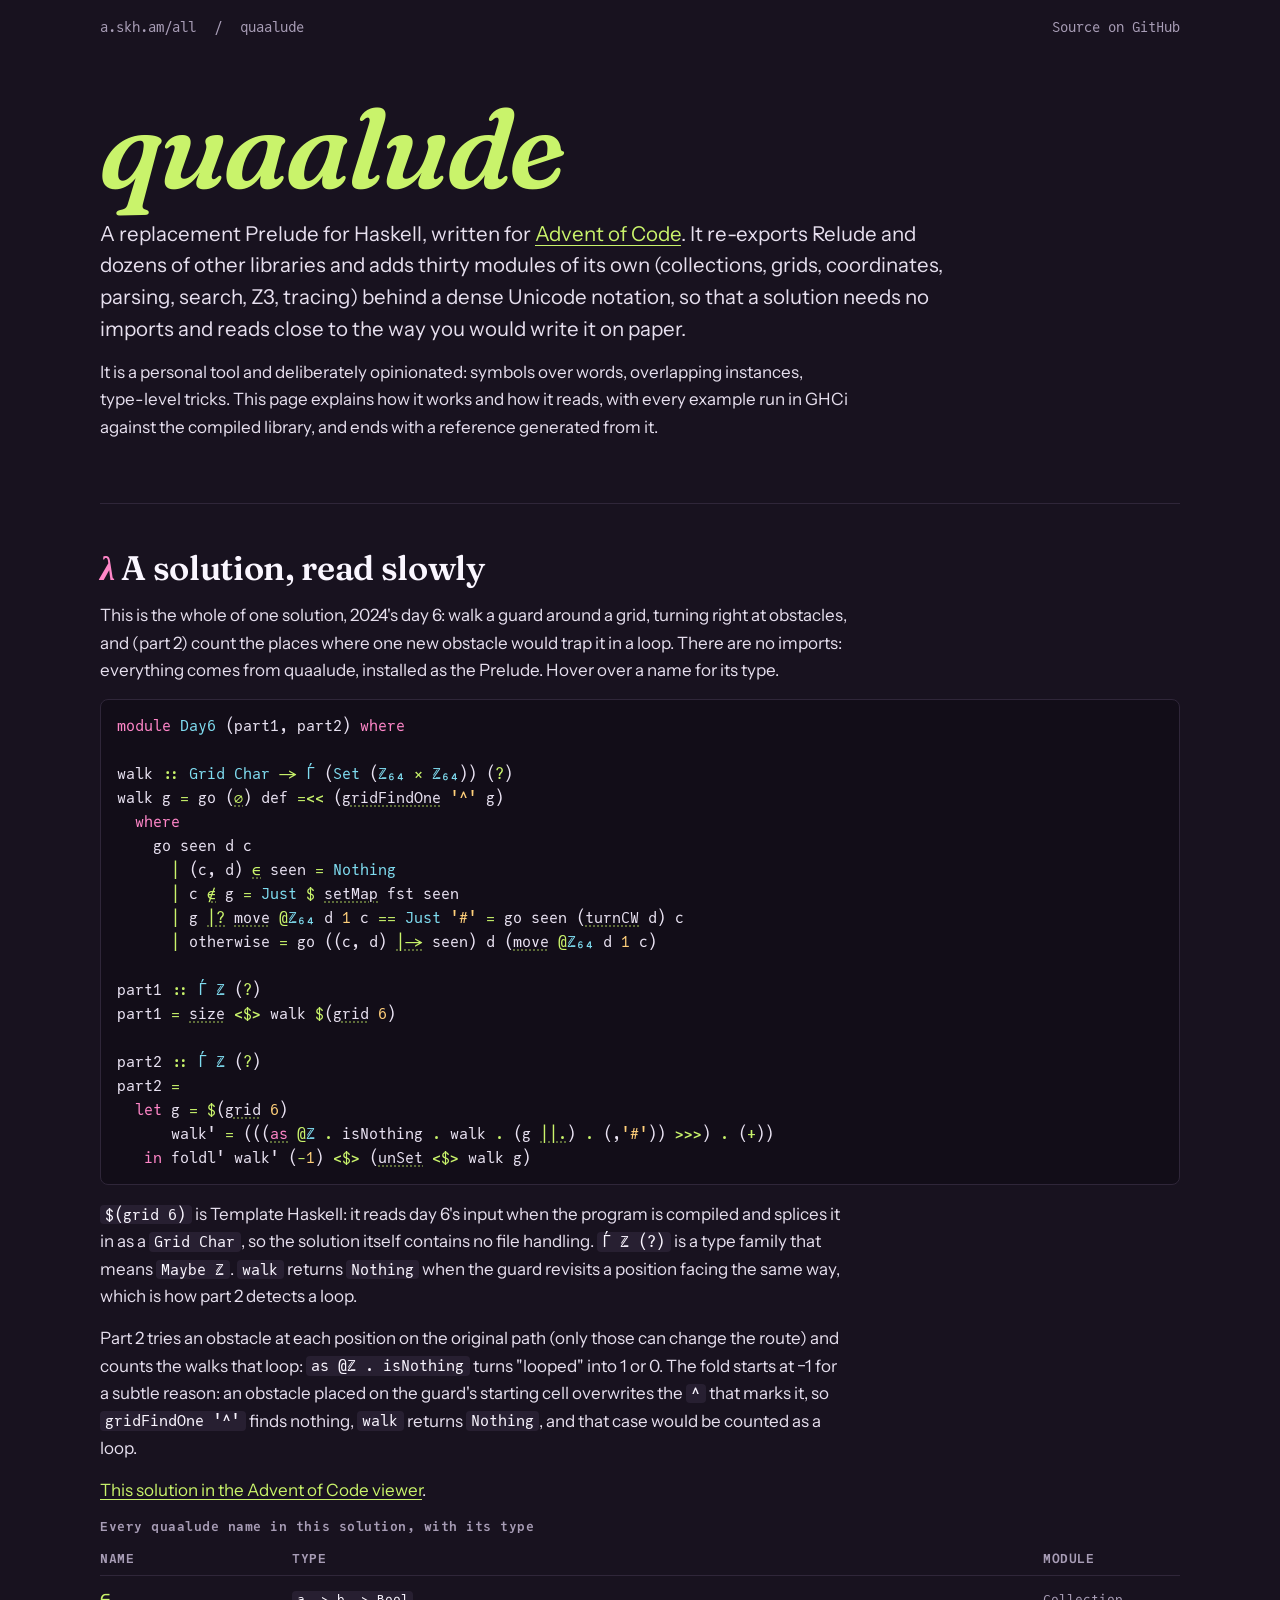
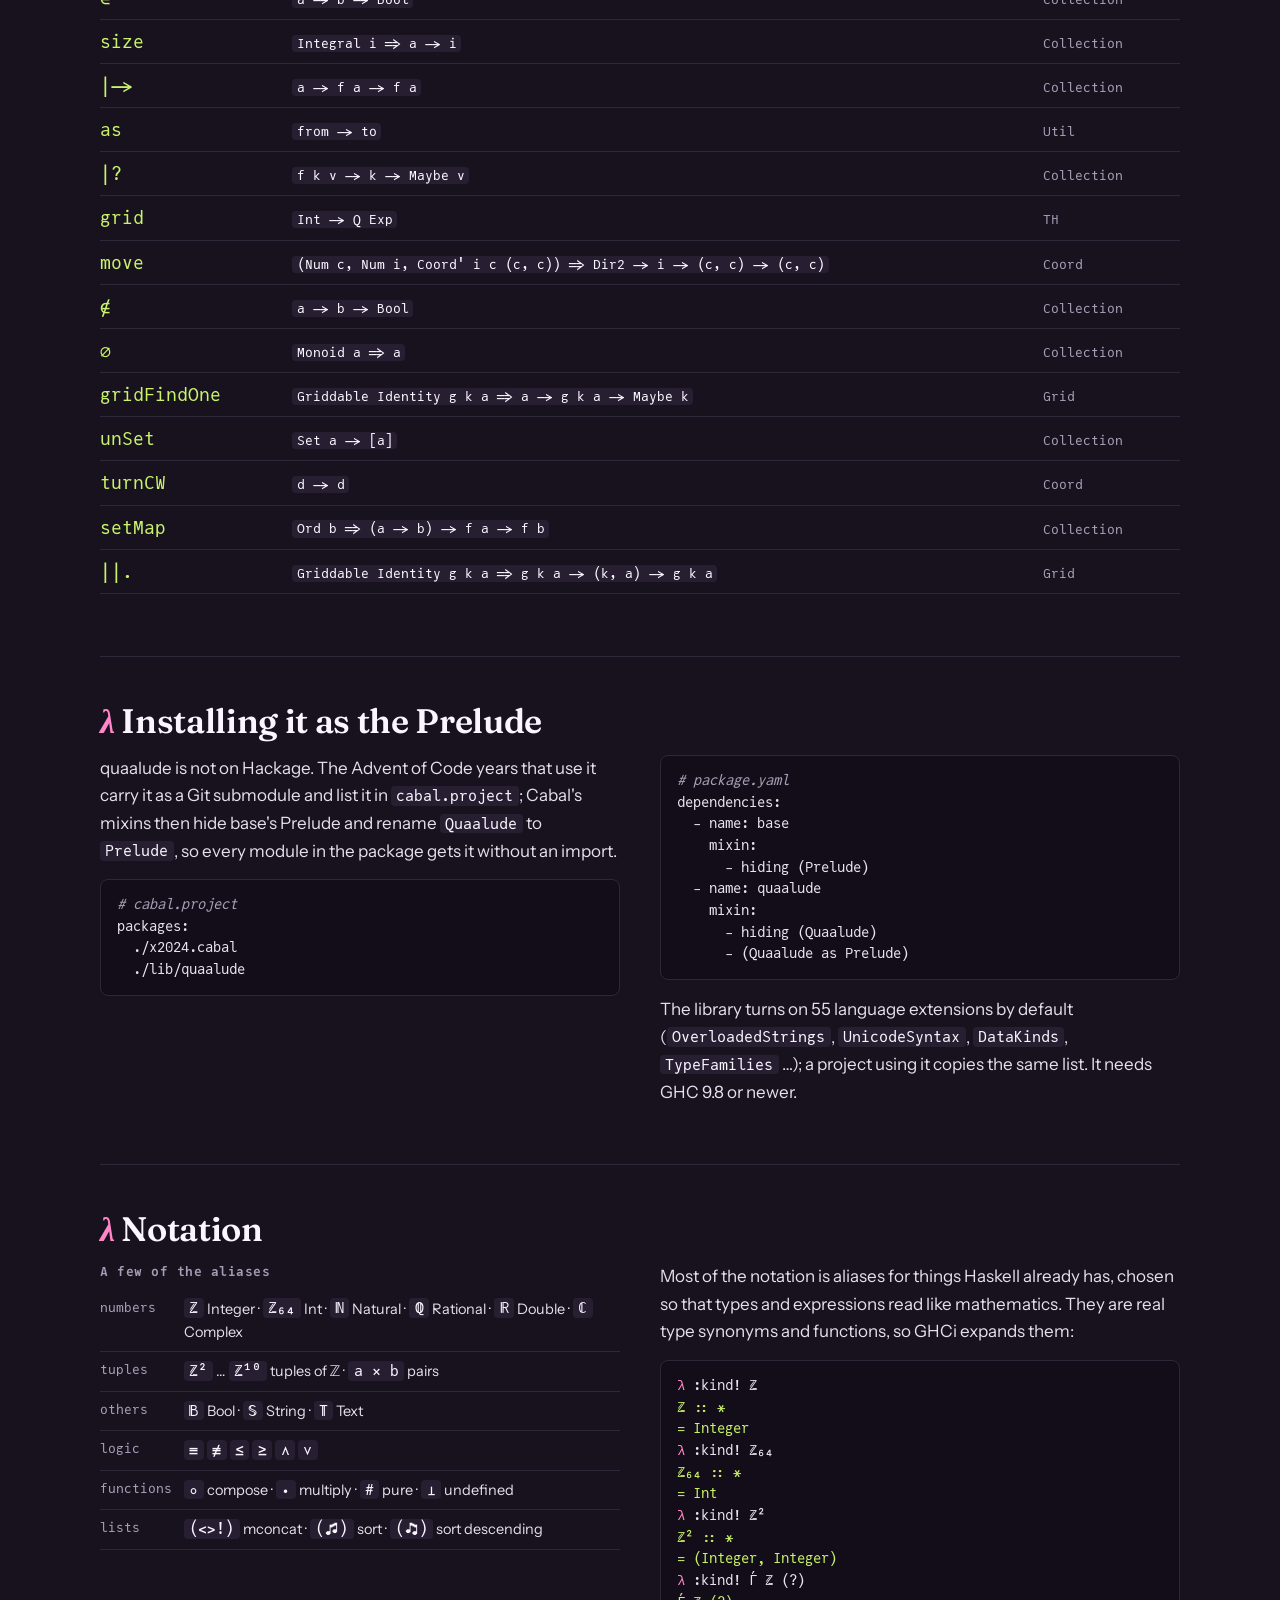
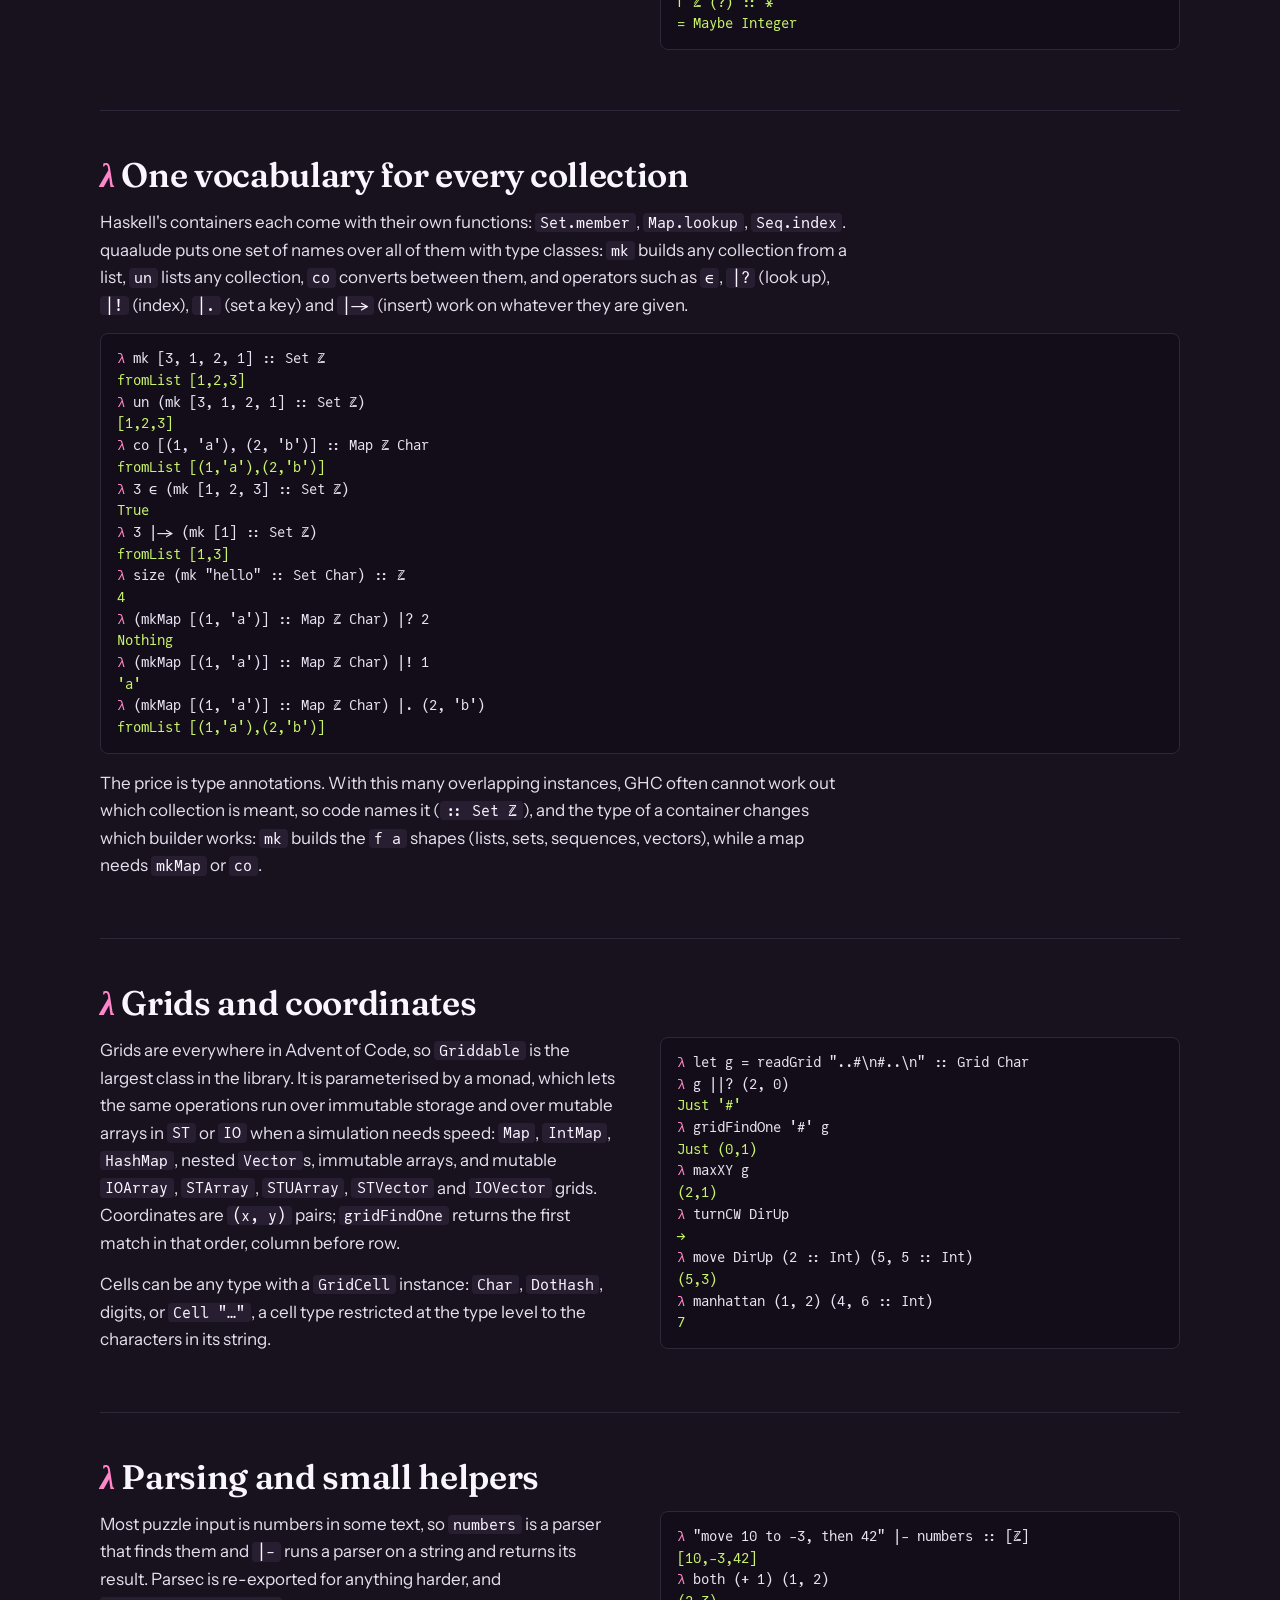
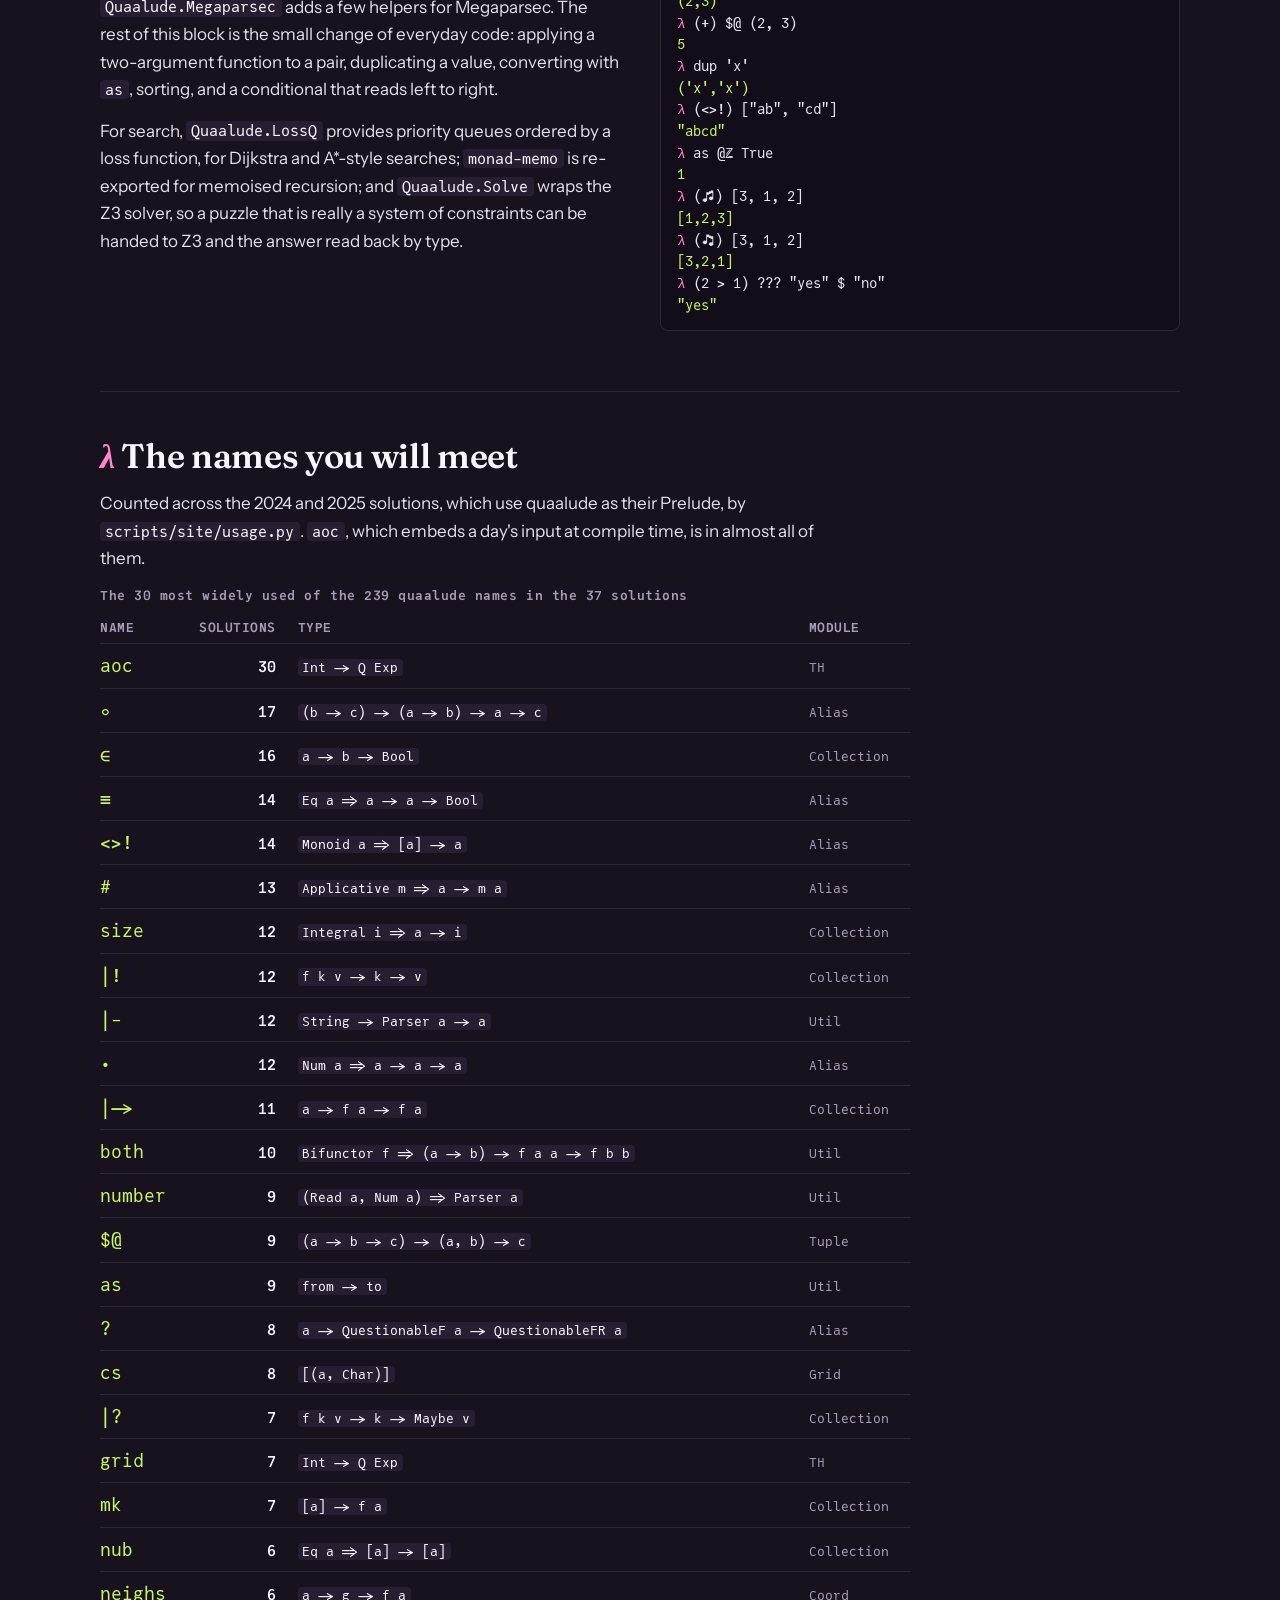
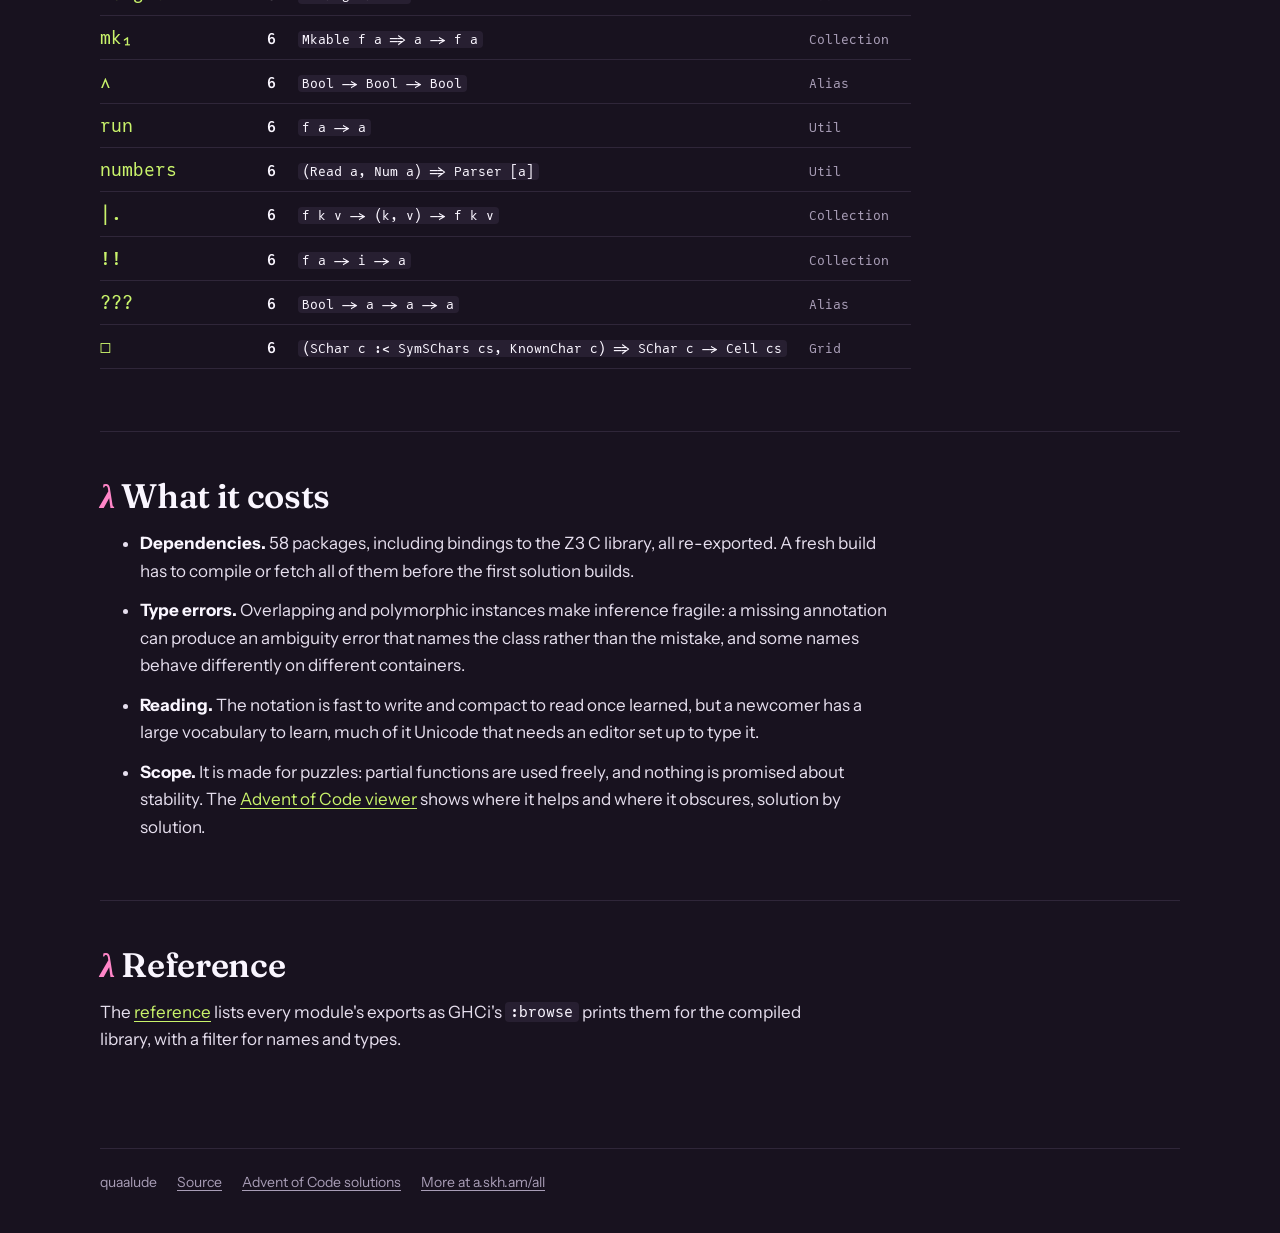
==== commit 28e76455: "Publish quaalude site from 8e179c1" ====
--- a/index.html
+++ b/index.html
@@ -34,7 +34,7 @@
   <!-- gen:showcase -->
 <pre class="code" tabindex="0"><code><span class="kw">module</span> <span class="ty">Day6</span> (part1, part2) <span class="kw">where</span>
 
-walk <span class="op">::</span> <span class="ty">Grid</span> <span class="ty">Char</span> <span class="op">-&gt;</span> <span class="ty">Ѓ</span> (<span class="ty">Set</span> (<span class="ty">ℤ₆₄</span> <span class="op">×</span> <span class="ty">ℤ₆₄</span>)) (<abbr title="? :: a -&gt; QuestionableF a -&gt; QuestionableFR a   (Alias)"><span class="op">?</span></abbr>)
+walk <span class="op">::</span> <span class="ty">Grid</span> <span class="ty">Char</span> <span class="op">-&gt;</span> <span class="ty">Ѓ</span> (<span class="ty">Set</span> (<span class="ty">ℤ₆₄</span> <span class="op">×</span> <span class="ty">ℤ₆₄</span>)) (<span class="op">?</span>)
 walk g <span class="op">=</span> go (<abbr title="∅ :: Monoid a =&gt; a   (Collection)"><span class="op">∅</span></abbr>) def <span class="op">=&lt;&lt;</span> (<abbr title="gridFindOne :: Griddable Identity g k a =&gt; a -&gt; g k a -&gt; Maybe k   (Grid)">gridFindOne</abbr> <span class="st">&#x27;^&#x27;</span> g)
   <span class="kw">where</span>
     go seen d c
@@ -43,10 +43,10 @@
       <span class="op">|</span> g <abbr title="|? :: f k v -&gt; k -&gt; Maybe v   (Collection)"><span class="op">|?</span></abbr> <abbr title="move :: (Num c, Num i, Coord&#x27; i c (c, c)) =&gt; Dir2 -&gt; i -&gt; (c, c) -&gt; (c, c)   (Coord)">move</abbr> <span class="op">@</span><span class="ty">ℤ₆₄</span> d <span class="nu">1</span> c <span class="op">==</span> <span class="ty">Just</span> <span class="st">&#x27;#&#x27;</span> <span class="op">=</span> go seen (<abbr title="turnCW :: d -&gt; d   (Coord)">turnCW</abbr> d) c
       <span class="op">|</span> otherwise <span class="op">=</span> go ((c, d) <abbr title="|-&gt; :: a -&gt; f a -&gt; f a   (Collection)"><span class="op">|-&gt;</span></abbr> seen) d (<abbr title="move :: (Num c, Num i, Coord&#x27; i c (c, c)) =&gt; Dir2 -&gt; i -&gt; (c, c) -&gt; (c, c)   (Coord)">move</abbr> <span class="op">@</span><span class="ty">ℤ₆₄</span> d <span class="nu">1</span> c)
 
-part1 <span class="op">::</span> <span class="ty">Ѓ</span> <span class="ty">ℤ</span> (<abbr title="? :: a -&gt; QuestionableF a -&gt; QuestionableFR a   (Alias)"><span class="op">?</span></abbr>)
+part1 <span class="op">::</span> <span class="ty">Ѓ</span> <span class="ty">ℤ</span> (<span class="op">?</span>)
 part1 <span class="op">=</span> <abbr title="size :: Integral i =&gt; a -&gt; i   (Collection)">size</abbr> <span class="op">&lt;$&gt;</span> walk <span class="op">$</span>(<abbr title="grid :: Int -&gt; Q Exp   (TH)">grid</abbr> <span class="nu">6</span>)
 
-part2 <span class="op">::</span> <span class="ty">Ѓ</span> <span class="ty">ℤ</span> (<abbr title="? :: a -&gt; QuestionableF a -&gt; QuestionableFR a   (Alias)"><span class="op">?</span></abbr>)
+part2 <span class="op">::</span> <span class="ty">Ѓ</span> <span class="ty">ℤ</span> (<span class="op">?</span>)
 part2 <span class="op">=</span>
   <span class="kw">let</span> g <span class="op">=</span> <span class="op">$</span>(<abbr title="grid :: Int -&gt; Q Exp   (TH)">grid</abbr> <span class="nu">6</span>)
       walk&#x27; <span class="op">=</span> (((<abbr title="as :: from -&gt; to   (Util)"><span class="kw">as</span></abbr> <span class="op">@</span><span class="ty">ℤ</span> <span class="op">.</span> isNothing <span class="op">.</span> walk <span class="op">.</span> (g <abbr title="||. :: Griddable Identity g k a =&gt; g k a -&gt; (k, a) -&gt; g k a   (Grid)"><span class="op">||.</span></abbr>) <span class="op">.</span> (,<span class="st">&#x27;#&#x27;</span>)) <span class="op">&gt;&gt;&gt;</span>) <span class="op">.</span> (<span class="op">+</span>))
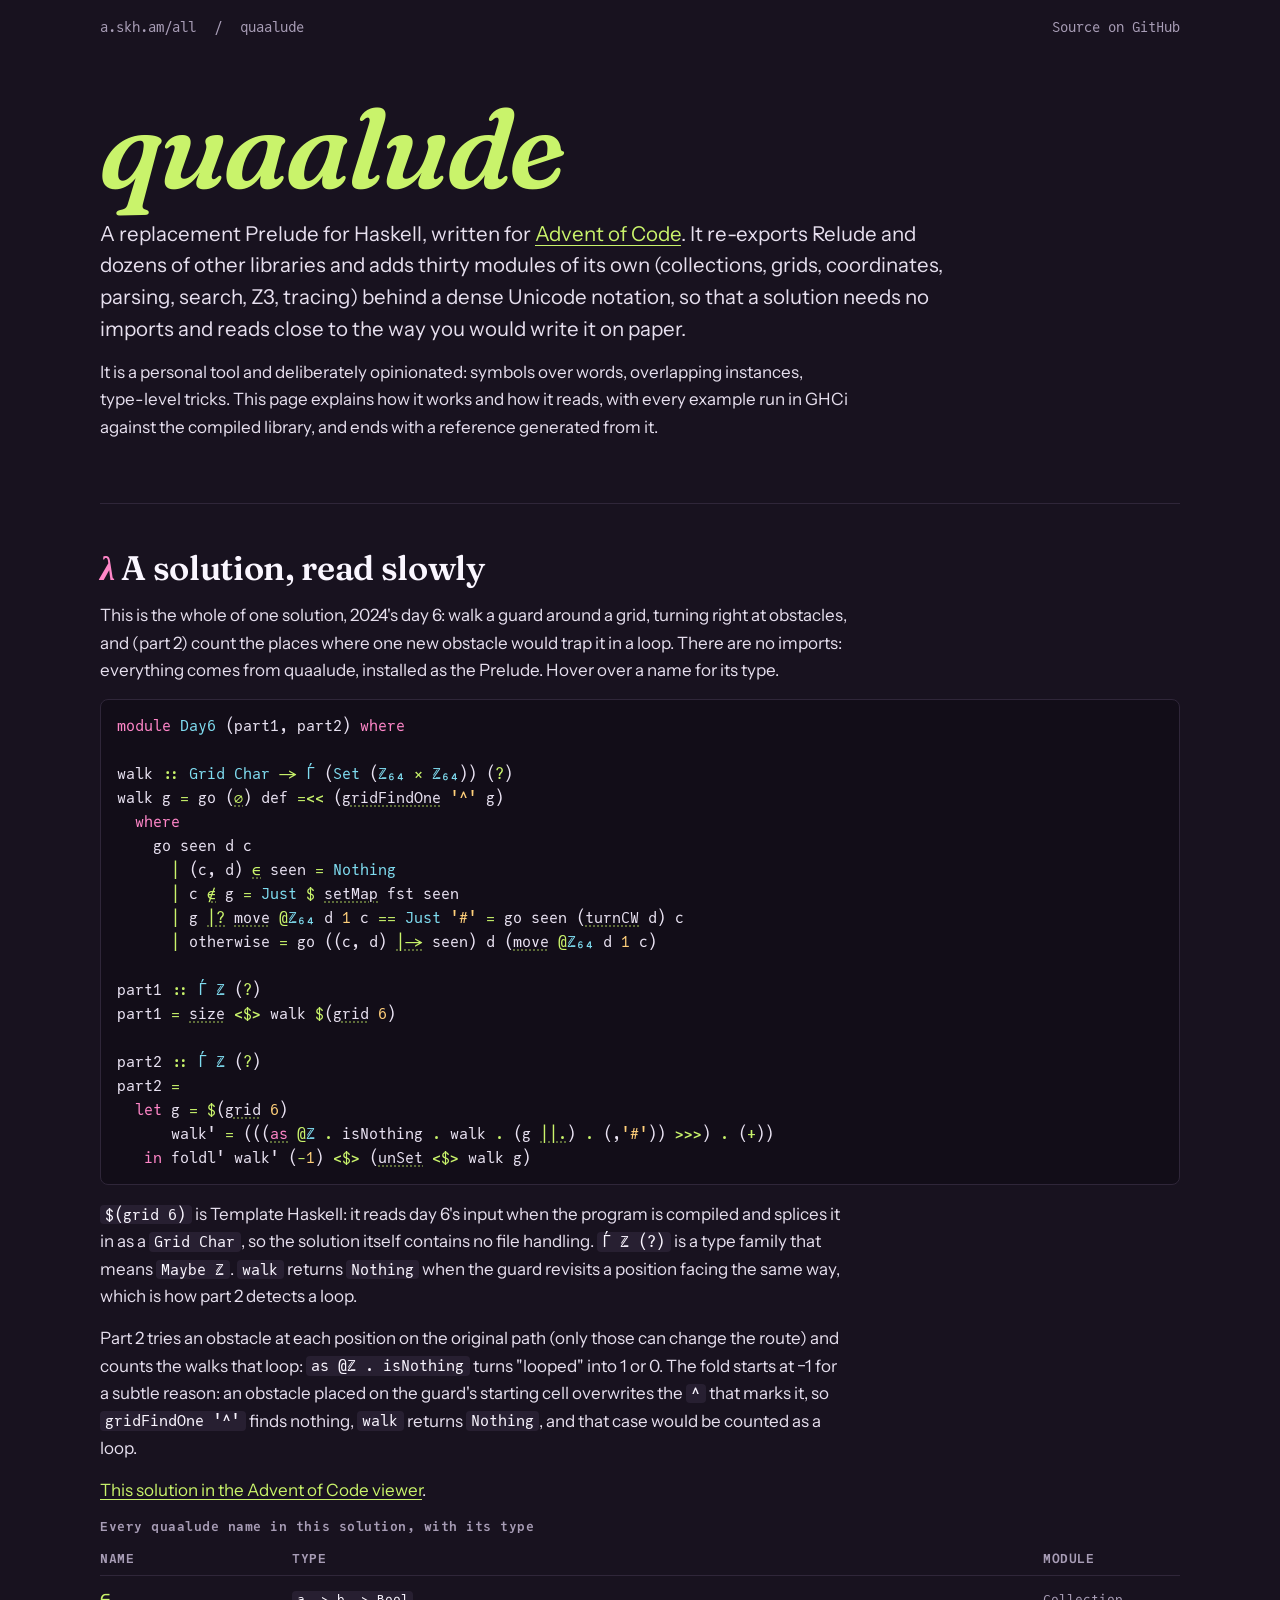
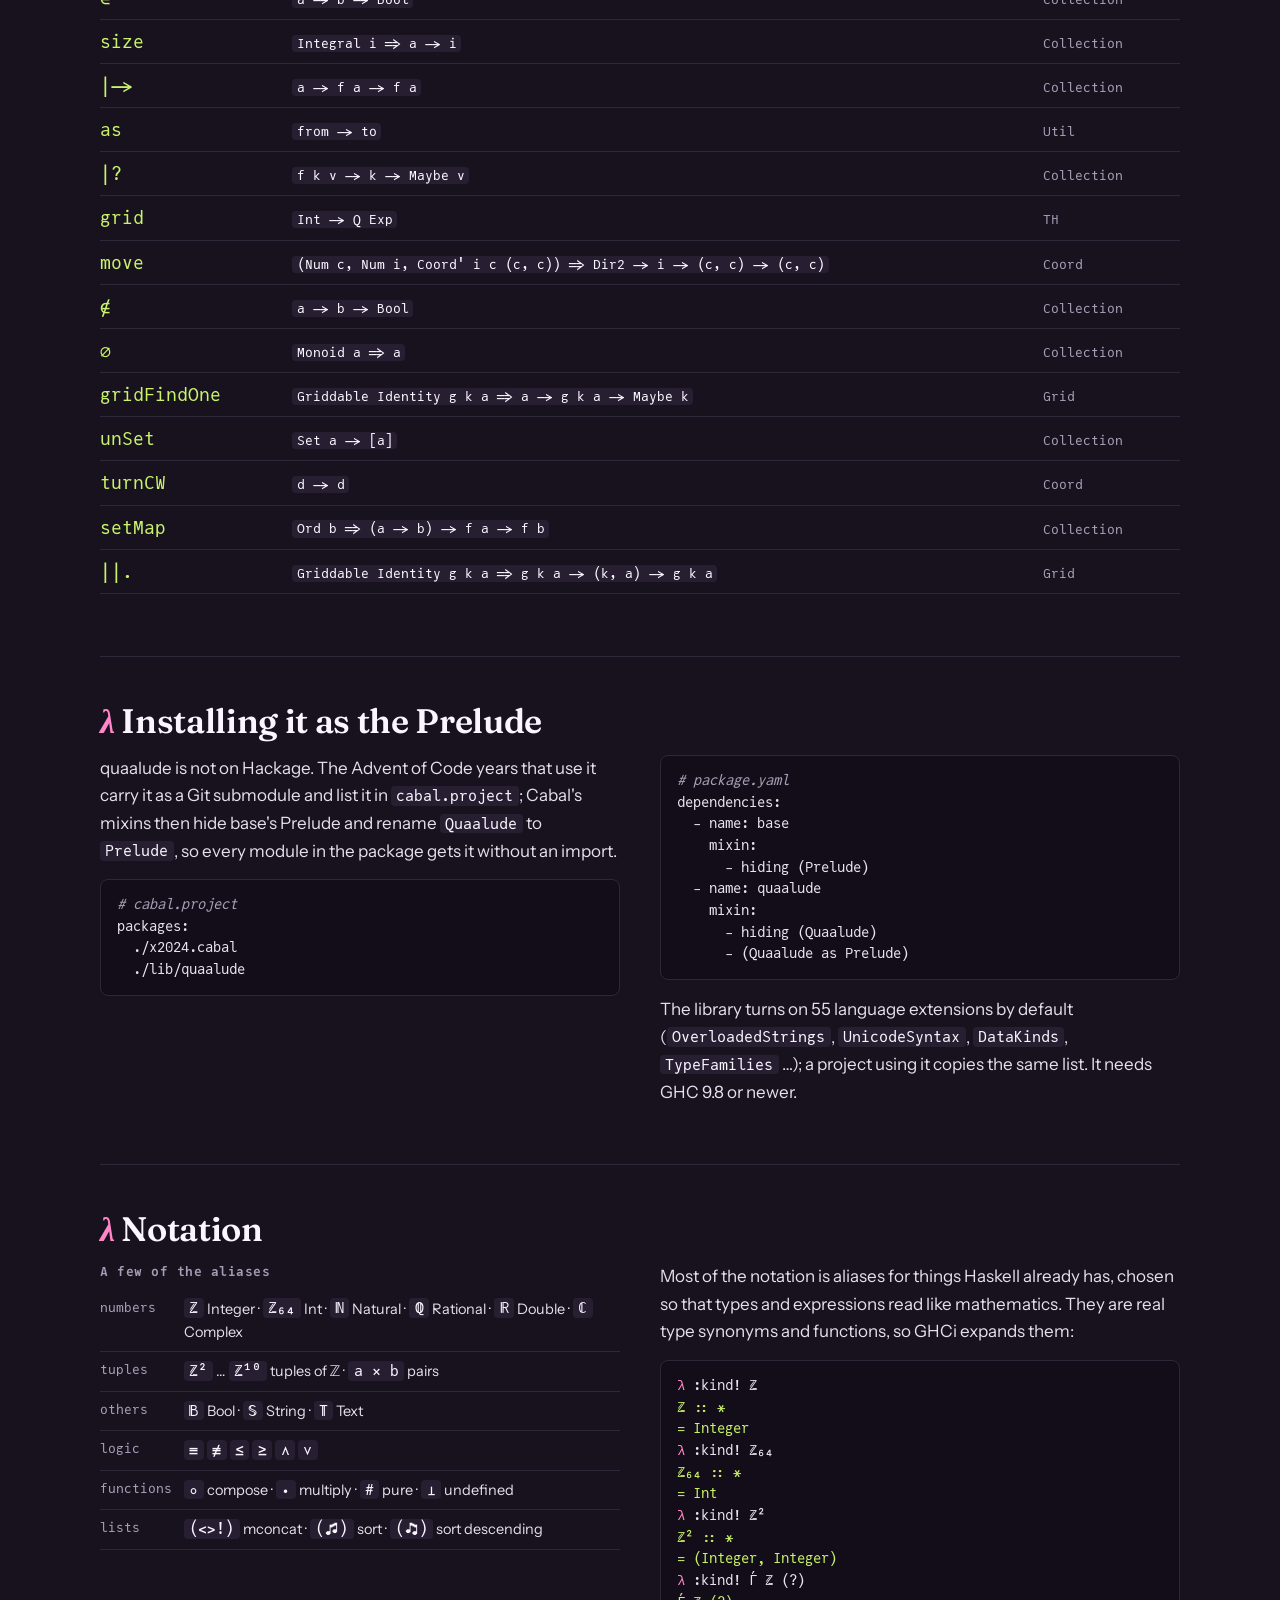
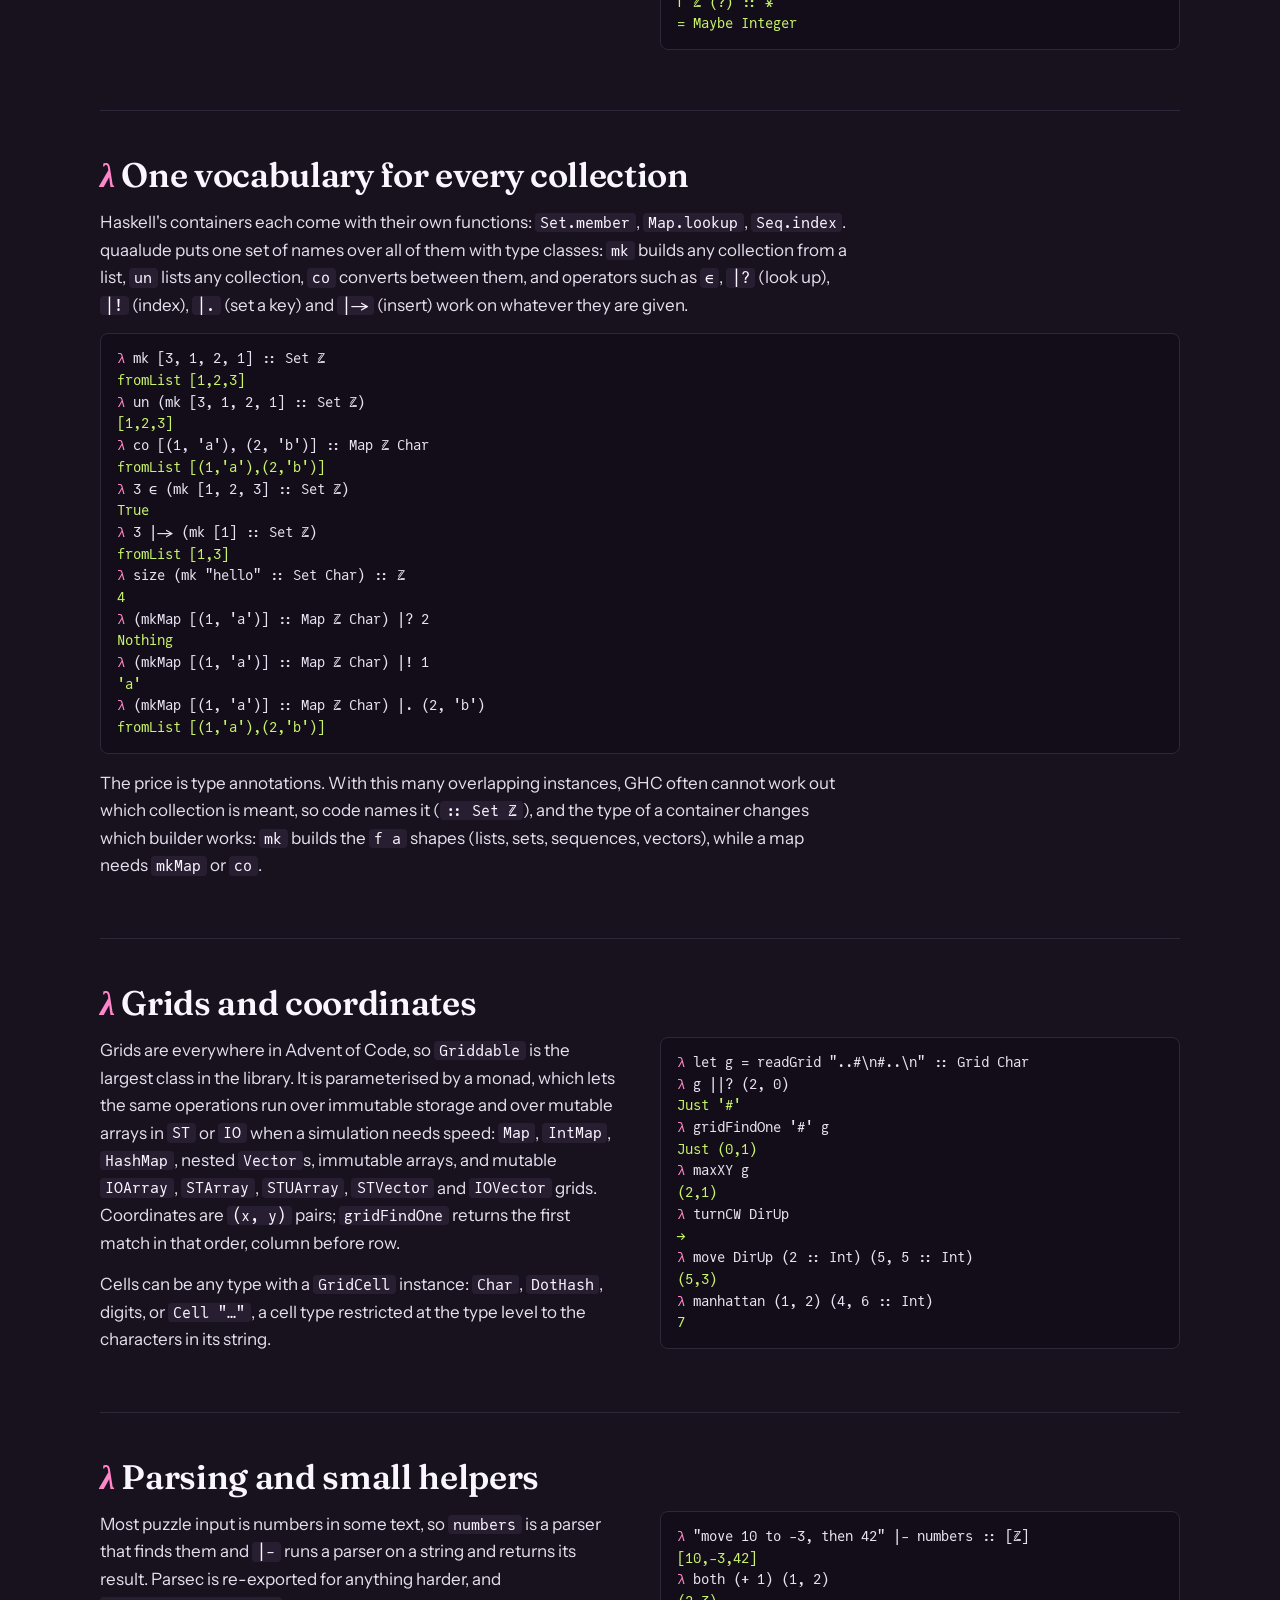
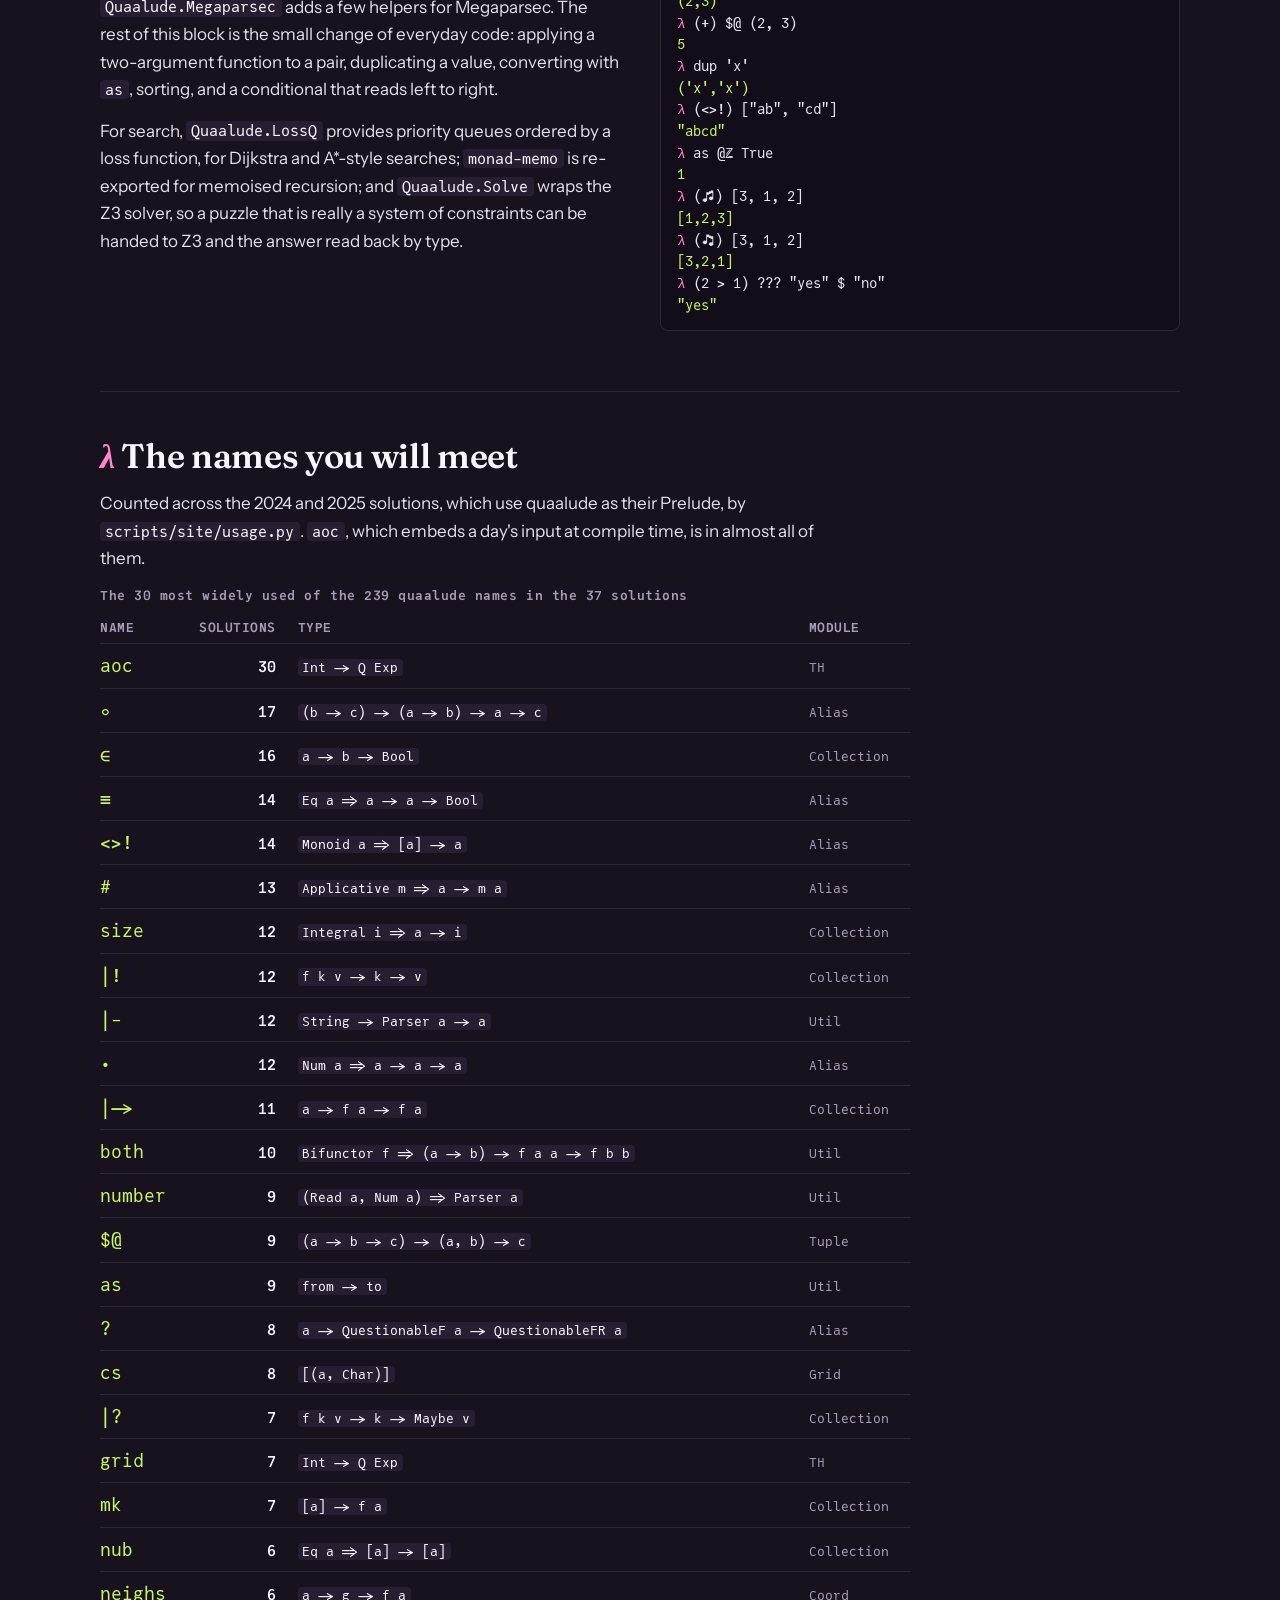
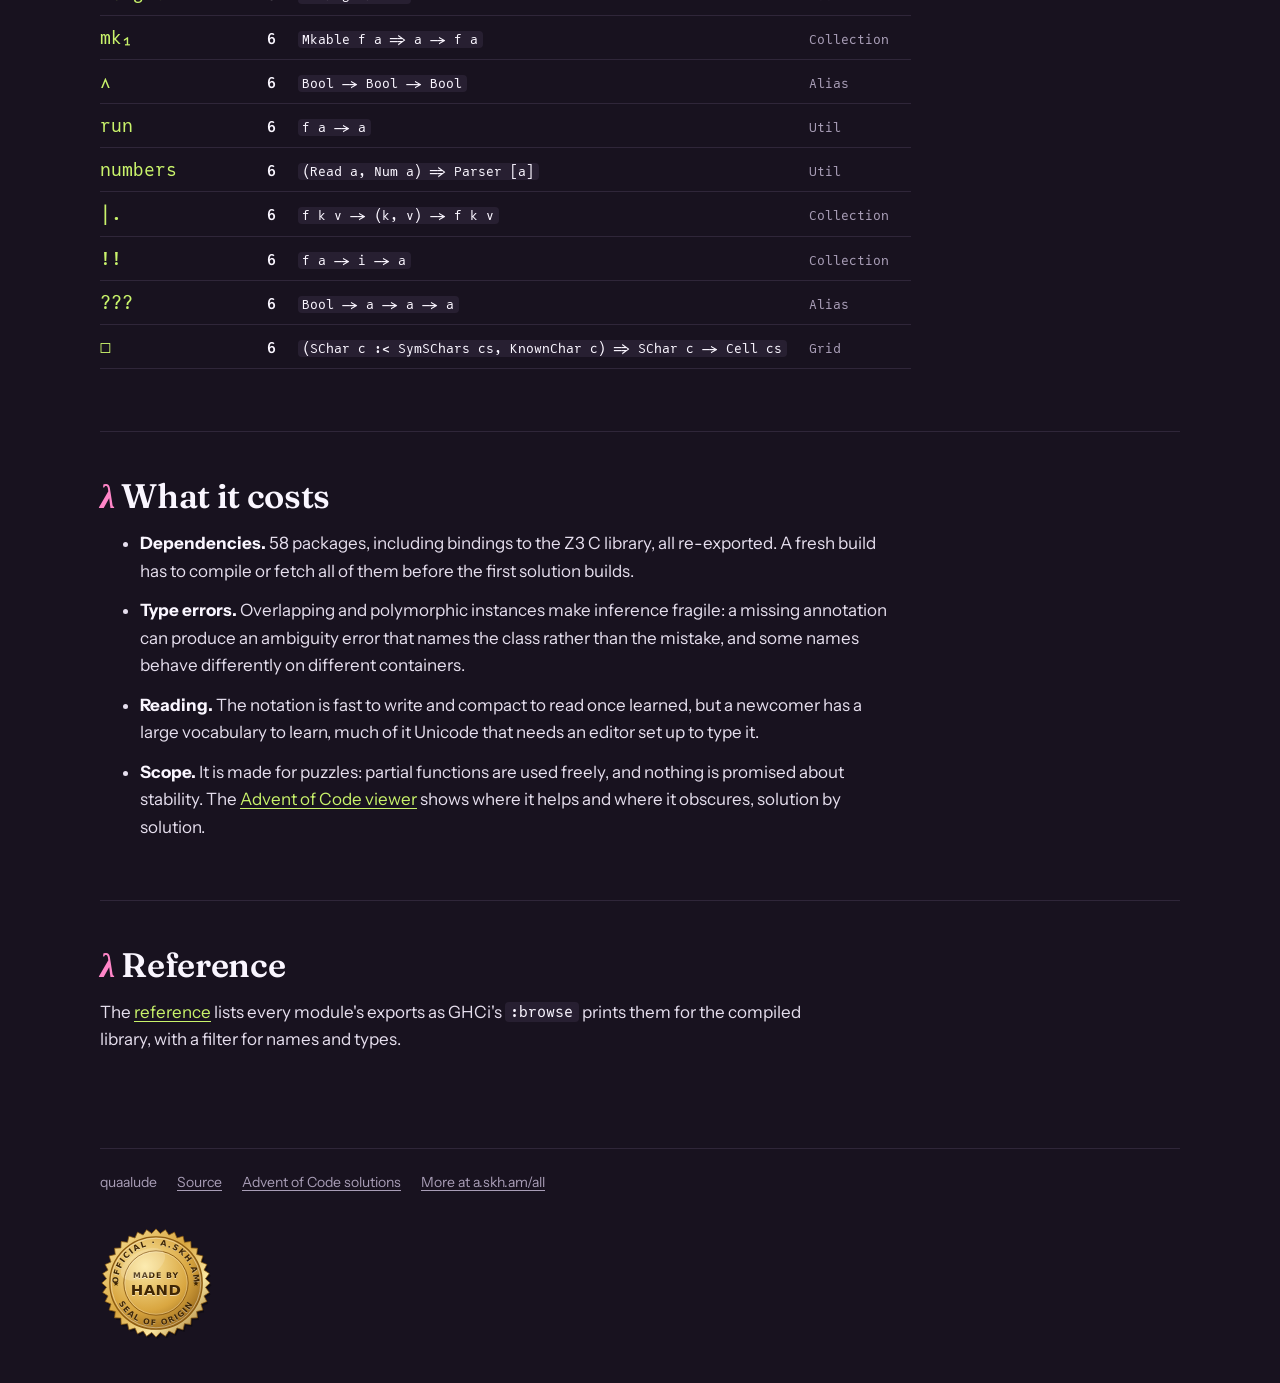
==== commit d9f71f13: "Publish quaalude site from 33f860b" ====
--- a/index.html
+++ b/index.html
@@ -2,6 +2,7 @@
 <html lang="en">
 <head>
 <meta charset="utf-8">
+<meta name="a.skh.am:made" content="hand">
 <meta name="viewport" content="width=device-width,initial-scale=1">
 <title>quaalude · a custom Haskell prelude for Advent of Code</title>
 <meta name="description" content="quaalude is a replacement Prelude for Haskell, written for Advent of Code: Relude and about sixty libraries plus thirty modules of collections, grids, coordinates, parsing, search and Z3 helpers behind a dense Unicode notation, so a solution needs no imports. A guide with GHCi examples, the names real solutions use most, and a reference generated from the compiled library.">
@@ -293,6 +294,7 @@
   <a href="https://github.com/harryaskham/quaalude">Source</a>
   <a href="https://a.skh.am/advent/">Advent of Code solutions</a>
   <a href="https://a.skh.am/all/">More at a.skh.am/all</a>
+  <div class="skh-made-wrap" style="display:flex;justify-content:flex-start;width:100%;margin:14px 0 4px"><a class="skh-made" data-made="hand" href="https://a.skh.am/made/" title="Made by hand: written by hand, mostly before 2026; since then agents have only cleaned up or fixed bugs" style="display:inline-block;margin:0;padding:0;border:0;background:none;line-height:0;text-decoration:none;vertical-align:middle"><svg role="img" aria-label="Made by hand" viewBox="0 0 120 120" width="112" height="112" style="display:block;width:112px;height:112px;max-width:none;margin:0;overflow:visible"><defs><linearGradient id="skh-seal-hand-foil" x1="0" y1="0" x2="1" y2="1"><stop offset="0" stop-color="#fbe7a1"/><stop offset=".45" stop-color="#d9a640"/><stop offset=".7" stop-color="#fbe7a1"/><stop offset="1" stop-color="#8a5a12"/></linearGradient><radialGradient id="skh-seal-hand-disk" cx=".38" cy=".32" r=".8"><stop offset="0" stop-color="#fbe7a1"/><stop offset=".6" stop-color="#d9a640"/><stop offset="1" stop-color="#8a5a12"/></radialGradient><polygon id="skh-seal-hand-edge" points="60.0,2.0 64.6,7.0 70.1,2.9 73.8,8.6 79.8,5.5 82.5,11.8 89.0,9.8 90.5,16.4 97.3,15.6 97.6,22.4 104.4,22.7 103.6,29.5 110.2,31.0 108.2,37.5 114.5,40.2 111.4,46.2 117.1,49.9 113.0,55.4 118.0,60.0 113.0,64.6 117.1,70.1 111.4,73.8 114.5,79.8 108.2,82.5 110.2,89.0 103.6,90.5 104.4,97.3 97.6,97.6 97.3,104.4 90.5,103.6 89.0,110.2 82.5,108.2 79.8,114.5 73.8,111.4 70.1,117.1 64.6,113.0 60.0,118.0 55.4,113.0 49.9,117.1 46.2,111.4 40.2,114.5 37.5,108.2 31.0,110.2 29.5,103.6 22.7,104.4 22.4,97.6 15.6,97.3 16.4,90.5 9.8,89.0 11.8,82.5 5.5,79.8 8.6,73.8 2.9,70.1 7.0,64.6 2.0,60.0 7.0,55.4 2.9,49.9 8.6,46.2 5.5,40.2 11.8,37.5 9.8,31.0 16.4,29.5 15.6,22.7 22.4,22.4 22.7,15.6 29.5,16.4 31.0,9.8 37.5,11.8 40.2,5.5 46.2,8.6 49.9,2.9 55.4,7.0"/></defs><use href="#skh-seal-hand-edge" transform="translate(1.6 2.4)" style="fill:#000;fill-opacity:.32"/><use href="#skh-seal-hand-edge" style="fill:url(#skh-seal-hand-foil);stroke:#8a5a12;stroke-width:.8"/><circle cx="60" cy="60" r="49.5" style="fill:url(#skh-seal-hand-disk);stroke:#8a5a12;stroke-width:1.4"/><circle cx="60" cy="60" r="48" style="fill:none;stroke:#fff;stroke-opacity:.5;stroke-width:.8"/><circle cx="60" cy="60" r="34.5" style="fill:none;stroke:#8a5a12;stroke-width:1"/><circle cx="60" cy="60" r="33.4" style="fill:none;stroke:#fff;stroke-opacity:.45;stroke-width:.6"/><path id="skh-seal-hand-top" d="M 19.5 60 A 40.5 40.5 0 0 1 100.5 60" style="fill:none;stroke:none"/><text style="font-family:system-ui,-apple-system,'Segoe UI',Roboto,'Helvetica Neue',Arial,sans-serif;font-weight:800;font-size:8.6px;letter-spacing:1.4px;fill:#fff;fill-opacity:.55" transform="translate(0 .7)"><textPath href="#skh-seal-hand-top" startOffset="50%" text-anchor="middle">OFFICIAL · A.SKH.AM</textPath></text><text style="font-family:system-ui,-apple-system,'Segoe UI',Roboto,'Helvetica Neue',Arial,sans-serif;font-weight:800;font-size:8.6px;letter-spacing:1.4px;fill:#3f2604"><textPath href="#skh-seal-hand-top" startOffset="50%" text-anchor="middle">OFFICIAL · A.SKH.AM</textPath></text><path id="skh-seal-hand-bot" d="M 14.6 60 A 45.4 45.4 0 0 0 105.4 60" style="fill:none;stroke:none"/><text style="font-family:system-ui,-apple-system,'Segoe UI',Roboto,'Helvetica Neue',Arial,sans-serif;font-weight:800;font-size:8.6px;letter-spacing:1.4px;fill:#fff;fill-opacity:.55" transform="translate(0 .7)"><textPath href="#skh-seal-hand-bot" startOffset="50%" text-anchor="middle">SEAL OF ORIGIN</textPath></text><text style="font-family:system-ui,-apple-system,'Segoe UI',Roboto,'Helvetica Neue',Arial,sans-serif;font-weight:800;font-size:8.6px;letter-spacing:1.4px;fill:#3f2604"><textPath href="#skh-seal-hand-bot" startOffset="50%" text-anchor="middle">SEAL OF ORIGIN</textPath></text><polygon points="17.2,57.5 18.0,59.5 20.1,59.6 18.4,61.0 19.0,63.1 17.2,61.9 15.4,63.1 16.0,61.0 14.3,59.6 16.4,59.5" style="fill:#3f2604"/><polygon points="102.8,57.5 103.6,59.5 105.7,59.6 104.0,61.0 104.6,63.1 102.8,61.9 101.0,63.1 101.6,61.0 99.9,59.6 102.0,59.5" style="fill:#3f2604"/><text x="60" y="55.7" text-anchor="middle" style="font-family:system-ui,-apple-system,'Segoe UI',Roboto,'Helvetica Neue',Arial,sans-serif;font-weight:800;font-size:8.4px;letter-spacing:1px;fill:#fff;fill-opacity:.55" >MADE BY</text><text x="60" y="55" text-anchor="middle" style="font-family:system-ui,-apple-system,'Segoe UI',Roboto,'Helvetica Neue',Arial,sans-serif;font-weight:800;font-size:8.4px;letter-spacing:1px;fill:#3f2604" >MADE BY</text><text x="60" y="73.7" text-anchor="middle" style="font-family:system-ui,-apple-system,'Segoe UI',Roboto,'Helvetica Neue',Arial,sans-serif;font-weight:800;font-size:16px;letter-spacing:0.4px;fill:#fff;fill-opacity:.55" >HAND</text><text x="60" y="73" text-anchor="middle" style="font-family:system-ui,-apple-system,'Segoe UI',Roboto,'Helvetica Neue',Arial,sans-serif;font-weight:800;font-size:16px;letter-spacing:0.4px;fill:#3f2604" >HAND</text><ellipse cx="46" cy="40" rx="26" ry="14" transform="rotate(-28 46 40)" style="fill:#fff;fill-opacity:.16"/></svg></a></div>
 </footer>
 </div>
 <script src="assets/site.js" defer></script>
